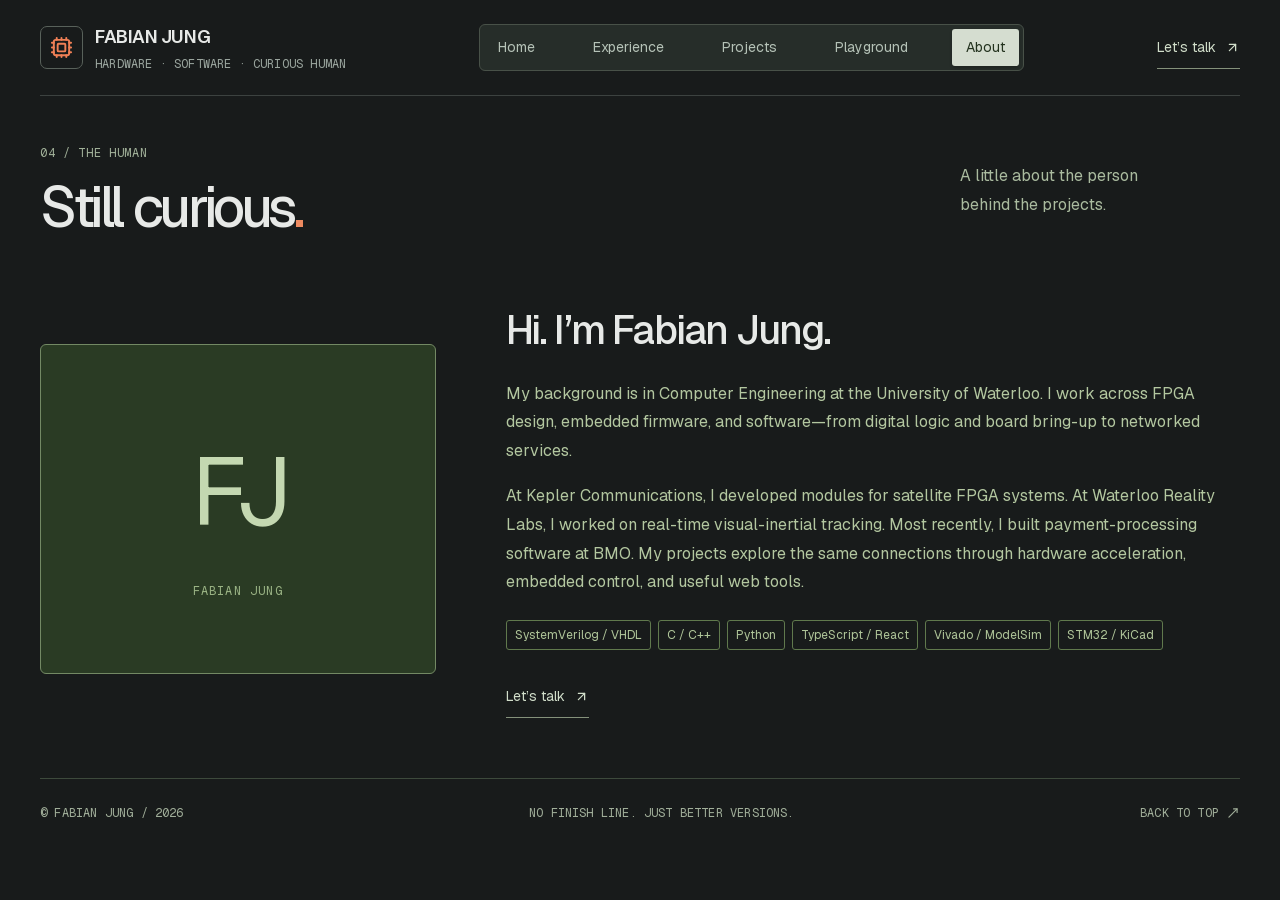
==== about/index.html @ 1debab43 "Publish portfolio website" ====
<!DOCTYPE html><html lang="en"><head><meta charSet="utf-8"/><meta name="viewport" content="width=device-width, initial-scale=1"/><link rel="stylesheet" href="/_next/static/css/index.BfIyomNh.css" data-rsc-css-href="/_next/static/css/index.BfIyomNh.css" data-precedence="vite-rsc/importer-resources"/><link rel="modulepreload" fetchPriority="low" href="/_next/static/chunks/index-C-Ya9UHf.js"/><script src="/_next/static/chunks/rolldown-runtime-C60lm6uB.js" type="module" async=""></script><script src="/_next/static/chunks/framework-D_rUT4EX.js" type="module" async=""></script><link rel="modulepreload" href="/_next/static/chunks/layout-segment-context-Dwsnaext.js" crossorigin=""/><link rel="modulepreload" href="/_next/static/chunks/PortfolioSite-Dl7lunFw.js" crossorigin=""/><title>About — Fabian Jung</title><meta name="description" content="Fabian Jung’s portfolio: FPGA design, embedded systems, software, and interactive experiments. Computer Engineering at the University of Waterloo."/><script>Object.assign(((self[Symbol.for("vinext.navigationRuntime")]??={bootstrap:{routeManifest:null},functions:{}}).bootstrap.rsc??={rsc:[]}),{params:{},nav:{"pathname":"/about","searchParams":[]}})</script><link rel="modulepreload" href="/_next/static/chunks/index-C-Ya9UHf.js" />
<link rel="preload" href="/_next/static/_vinext_fonts/geist-8ac0455e797f/geist-98bbbccb.woff2" as="font" type="font/woff2" crossorigin />
<link rel="preload" href="/_next/static/_vinext_fonts/geist-mono-00e989178794/geist-mono-013b2f2f.woff2" as="font" type="font/woff2" crossorigin />
<style data-vinext-fonts>/* cyrillic-ext */
@font-face {
  font-family: 'Geist';
  font-style: normal;
  font-weight: 100 900;
  font-display: swap;
  src: url(/_next/static/_vinext_fonts/geist-8ac0455e797f/geist-ff2310f5.woff2) format('woff2');
  unicode-range: U+0460-052F, U+1C80-1C8A, U+20B4, U+2DE0-2DFF, U+A640-A69F, U+FE2E-FE2F;
}
/* cyrillic */
@font-face {
  font-family: 'Geist';
  font-style: normal;
  font-weight: 100 900;
  font-display: swap;
  src: url(/_next/static/_vinext_fonts/geist-8ac0455e797f/geist-875ccdd4.woff2) format('woff2');
  unicode-range: U+0301, U+0400-045F, U+0490-0491, U+04B0-04B1, U+2116;
}
/* vietnamese */
@font-face {
  font-family: 'Geist';
  font-style: normal;
  font-weight: 100 900;
  font-display: swap;
  src: url(/_next/static/_vinext_fonts/geist-8ac0455e797f/geist-52306abf.woff2) format('woff2');
  unicode-range: U+0102-0103, U+0110-0111, U+0128-0129, U+0168-0169, U+01A0-01A1, U+01AF-01B0, U+0300-0301, U+0303-0304, U+0308-0309, U+0323, U+0329, U+1EA0-1EF9, U+20AB;
}
/* latin-ext */
@font-face {
  font-family: 'Geist';
  font-style: normal;
  font-weight: 100 900;
  font-display: swap;
  src: url(/_next/static/_vinext_fonts/geist-8ac0455e797f/geist-001175b1.woff2) format('woff2');
  unicode-range: U+0100-02BA, U+02BD-02C5, U+02C7-02CC, U+02CE-02D7, U+02DD-02FF, U+0304, U+0308, U+0329, U+1D00-1DBF, U+1E00-1E9F, U+1EF2-1EFF, U+2020, U+20A0-20AB, U+20AD-20C0, U+2113, U+2C60-2C7F, U+A720-A7FF;
}
/* latin */
@font-face {
  font-family: 'Geist';
  font-style: normal;
  font-weight: 100 900;
  font-display: swap;
  src: url(/_next/static/_vinext_fonts/geist-8ac0455e797f/geist-98bbbccb.woff2) format('woff2');
  unicode-range: U+0000-00FF, U+0131, U+0152-0153, U+02BB-02BC, U+02C6, U+02DA, U+02DC, U+0304, U+0308, U+0329, U+2000-206F, U+20AC, U+2122, U+2191, U+2193, U+2212, U+2215, U+FEFF, U+FFFD;
}

@font-face {
  font-family: 'Geist Fallback';
  src: local("Arial");
  ascent-override: 95.94%;
  descent-override: 28.16%;
  line-gap-override: 0.00%;
  size-adjust: 104.76%;
}

.__font_geist_19ysh9d { font-family: 'Geist', 'Geist Fallback'; font-style: normal; }

.__variable_geist_19ysh9d { --font-geist-sans: 'Geist', 'Geist Fallback'; }

/* cyrillic-ext */
@font-face {
  font-family: 'Geist Mono';
  font-style: normal;
  font-weight: 100 900;
  font-display: swap;
  src: url(/_next/static/_vinext_fonts/geist-mono-00e989178794/geist-mono-f6b33328.woff2) format('woff2');
  unicode-range: U+0460-052F, U+1C80-1C8A, U+20B4, U+2DE0-2DFF, U+A640-A69F, U+FE2E-FE2F;
}
/* cyrillic */
@font-face {
  font-family: 'Geist Mono';
  font-style: normal;
  font-weight: 100 900;
  font-display: swap;
  src: url(/_next/static/_vinext_fonts/geist-mono-00e989178794/geist-mono-44e03052.woff2) format('woff2');
  unicode-range: U+0301, U+0400-045F, U+0490-0491, U+04B0-04B1, U+2116;
}
/* symbols2 */
@font-face {
  font-family: 'Geist Mono';
  font-style: normal;
  font-weight: 100 900;
  font-display: swap;
  src: url(/_next/static/_vinext_fonts/geist-mono-00e989178794/geist-mono-0638449e.woff2) format('woff2');
  unicode-range: U+2000-2001, U+2004-2008, U+200A, U+23B8-23BD, U+2500-259F;
}
/* vietnamese */
@font-face {
  font-family: 'Geist Mono';
  font-style: normal;
  font-weight: 100 900;
  font-display: swap;
  src: url(/_next/static/_vinext_fonts/geist-mono-00e989178794/geist-mono-971fb274.woff2) format('woff2');
  unicode-range: U+0102-0103, U+0110-0111, U+0128-0129, U+0168-0169, U+01A0-01A1, U+01AF-01B0, U+0300-0301, U+0303-0304, U+0308-0309, U+0323, U+0329, U+1EA0-1EF9, U+20AB;
}
/* latin-ext */
@font-face {
  font-family: 'Geist Mono';
  font-style: normal;
  font-weight: 100 900;
  font-display: swap;
  src: url(/_next/static/_vinext_fonts/geist-mono-00e989178794/geist-mono-44745446.woff2) format('woff2');
  unicode-range: U+0100-02BA, U+02BD-02C5, U+02C7-02CC, U+02CE-02D7, U+02DD-02FF, U+0304, U+0308, U+0329, U+1D00-1DBF, U+1E00-1E9F, U+1EF2-1EFF, U+2020, U+20A0-20AB, U+20AD-20C0, U+2113, U+2C60-2C7F, U+A720-A7FF;
}
/* latin */
@font-face {
  font-family: 'Geist Mono';
  font-style: normal;
  font-weight: 100 900;
  font-display: swap;
  src: url(/_next/static/_vinext_fonts/geist-mono-00e989178794/geist-mono-013b2f2f.woff2) format('woff2');
  unicode-range: U+0000-00FF, U+0131, U+0152-0153, U+02BB-02BC, U+02C6, U+02DA, U+02DC, U+0304, U+0308, U+0329, U+2000-206F, U+20AC, U+2122, U+2191, U+2193, U+2212, U+2215, U+FEFF, U+FFFD;
}

@font-face {
  font-family: 'Geist Mono Fallback';
  src: local("Arial");
  ascent-override: 74.67%;
  descent-override: 21.92%;
  line-gap-override: 0.00%;
  size-adjust: 134.59%;
}

.__font_geist_mono_1001rt9 { font-family: 'Geist Mono', 'Geist Mono Fallback'; font-style: normal; }

.__variable_geist_mono_1001rt9 { --font-geist-mono: 'Geist Mono', 'Geist Mono Fallback'; }
</style>
</head><body class="__variable_geist_19ysh9d __variable_geist_mono_1001rt9 antialiased"><div class="personal-system portfolio-site"><a class="skip-link" href="#portfolio-content">Skip to content</a><div class="site-tabs"><header class="site-header"><a class="identity" href="/"><span class="identity-mark"><svg xmlns="http://www.w3.org/2000/svg" width="23" height="23" viewBox="0 0 24 24" fill="none" stroke="currentColor" stroke-width="2" stroke-linecap="round" stroke-linejoin="round" class="lucide lucide-cpu" aria-hidden="true"><path d="M12 20v2"></path><path d="M12 2v2"></path><path d="M17 20v2"></path><path d="M17 2v2"></path><path d="M2 12h2"></path><path d="M2 17h2"></path><path d="M2 7h2"></path><path d="M20 12h2"></path><path d="M20 17h2"></path><path d="M20 7h2"></path><path d="M7 20v2"></path><path d="M7 2v2"></path><rect x="4" y="4" width="16" height="16" rx="2"></rect><rect x="8" y="8" width="8" height="8" rx="1"></rect></svg></span><span>FABIAN JUNG<span class="identity-caption">HARDWARE · SOFTWARE · CURIOUS HUMAN</span></span></a><nav class="portfolio-navigation page-navigation" aria-label="Main navigation"><a href="/">Home</a><a href="/experience/">Experience</a><a href="/projects/">Projects</a><a href="/playground/">Playground</a><a href="/about/" aria-current="page">About</a></nav><button type="button" tabindex="0" data-base-ui-click-trigger="" id="base-ui-_R_3upi_" aria-haspopup="dialog" aria-expanded="false" data-slot="dialog-trigger" class="contact-trigger">Let’s talk <svg xmlns="http://www.w3.org/2000/svg" width="15" height="15" viewBox="0 0 24 24" fill="none" stroke="currentColor" stroke-width="2" stroke-linecap="round" stroke-linejoin="round" class="lucide lucide-arrow-up-right" aria-hidden="true"><path d="M7 7h10v10"></path><path d="M7 17 17 7"></path></svg></button></header><main id="top"><div id="portfolio-content" tabindex="-1"></div><section class="portfolio-view"><div class="portfolio-intro"><div><span class="eyebrow">04 / THE HUMAN</span><h1>Still curious<span>.</span></h1></div><p>A little about the person<br/>behind the projects.</p></div><section class="about-section"><div class="about-monogram">FJ<span>FABIAN JUNG</span></div><div><h2>Hi. I’m <!-- -->Fabian Jung<!-- -->.</h2><p>My background is in Computer Engineering at the University of Waterloo. I work across FPGA design, embedded firmware, and software—from digital logic and board bring-up to networked services.</p><p>At Kepler Communications, I developed modules for satellite FPGA systems. At Waterloo Reality Labs, I worked on real-time visual-inertial tracking. Most recently, I built payment-processing software at BMO. My projects explore the same connections through hardware acceleration, embedded control, and useful web tools.</p><div class="project-skill-tags"><span>SystemVerilog / VHDL</span><span>C / C++</span><span>Python</span><span>TypeScript / React</span><span>Vivado / ModelSim</span><span>STM32 / KiCad</span></div><button type="button" tabindex="0" data-base-ui-click-trigger="" id="base-ui-_R_vdd9i_" aria-haspopup="dialog" aria-expanded="false" data-slot="dialog-trigger" class="contact-trigger">Let’s talk <svg xmlns="http://www.w3.org/2000/svg" width="15" height="15" viewBox="0 0 24 24" fill="none" stroke="currentColor" stroke-width="2" stroke-linecap="round" stroke-linejoin="round" class="lucide lucide-arrow-up-right" aria-hidden="true"><path d="M7 7h10v10"></path><path d="M7 17 17 7"></path></svg></button></div></section></section></main></div><footer><span>© <!-- -->FABIAN JUNG<!-- --> / 2026</span><span>NO FINISH LINE. JUST BETTER VERSIONS.</span><a href="#top">BACK TO TOP <svg xmlns="http://www.w3.org/2000/svg" width="14" height="14" viewBox="0 0 24 24" fill="none" stroke="currentColor" stroke-width="2" stroke-linecap="round" stroke-linejoin="round" class="lucide lucide-move-up-right" aria-hidden="true"><path d="M13 5H19V11"></path><path d="M19 5L5 19"></path></svg></a></footer></div><script type="module" src="/_next/static/chunks/index-C-Ya9UHf.js" id="_R_" async=""></script><script>((self[Symbol.for("vinext.navigationRuntime")]??={bootstrap:{routeManifest:null},functions:{}}).bootstrap.rsc??={rsc:[]}).rsc.push("0:{\"page:/about\":\"$L1\",\"layout:/\":\"$L2\",\"route:/about\":\"$L3\",\"__route\":\"route:/about\",\"__interceptionContext\":null,\"__layoutIds\":[\"layout:/\"],\"__rootLayout\":\"/\",\"__bfcacheSegmentIdentities\":{\"layout:/\":\"[\\\"layout\\\",\\\"layout:/\\\",\\\"root-boundary:/\\\",\\\"\\\"]\",\"page:/about\":\"[\\\"page\\\",\\\"page:/about\\\",\\\"root-boundary:/\\\",\\\"[\\\\\\\"about\\\\\\\"]\\\"]\"},\"__srcPage\":[\"about\",\"page\"],\"__layoutFlags\":{\"layout:/\":\"s\"},\"__artifactCompatibility\":{\"schemaVersion\":1,\"graphVersion\":\"app-route-graph:5d73bdb41b200fd7\",\"deploymentVersion\":\"08b3bdfd-77c2-4a32-927b-dc5f9fe8ea16\",\"appElementsSchemaVersion\":1,\"rscPayloadSchemaVersion\":1,\"rootBoundaryId\":\"/\",\"renderEpoch\":null}}\n")</script><script>((self[Symbol.for("vinext.navigationRuntime")]??={bootstrap:{routeManifest:null},functions:{}}).bootstrap.rsc??={rsc:[]}).rsc.push("4:I[\"8c0f216c4604\",[],\"Children\",1]\n")</script><script>((self[Symbol.for("vinext.navigationRuntime")]??={bootstrap:{routeManifest:null},functions:{}}).bootstrap.rsc??={rsc:[]}).rsc.push("5:I[\"593f344dc510\",[],\"GlobalErrorBoundary\",1]\n")</script><script>((self[Symbol.for("vinext.navigationRuntime")]??={bootstrap:{routeManifest:null},functions:{}}).bootstrap.rsc??={rsc:[]}).rsc.push("6:I[\"0b874ad30386\",[],\"default\",1]\n")</script><script>((self[Symbol.for("vinext.navigationRuntime")]??={bootstrap:{routeManifest:null},functions:{}}).bootstrap.rsc??={rsc:[]}).rsc.push("7:I[\"593f344dc510\",[],\"ErrorBoundary\",1]\n")</script><script>((self[Symbol.for("vinext.navigationRuntime")]??={bootstrap:{routeManifest:null},functions:{}}).bootstrap.rsc??={rsc:[]}).rsc.push("8:I[\"15c18cfaeeff\",[],\"LayoutSegmentProvider\",1]\n")</script><script>((self[Symbol.for("vinext.navigationRuntime")]??={bootstrap:{routeManifest:null},functions:{}}).bootstrap.rsc??={rsc:[]}).rsc.push("9:I[\"8c0f216c4604\",[],\"Slot\",1]\n")</script><script>((self[Symbol.for("vinext.navigationRuntime")]??={bootstrap:{routeManifest:null},functions:{}}).bootstrap.rsc??={rsc:[]}).rsc.push("a:I[\"593f344dc510\",[],\"NotFoundBoundary\",1]\n")</script><script>((self[Symbol.for("vinext.navigationRuntime")]??={bootstrap:{routeManifest:null},functions:{}}).bootstrap.rsc??={rsc:[]}).rsc.push("b:I[\"9276801271d6\",[],\"AppRouterScrollTarget\",1]\n")</script><script>((self[Symbol.for("vinext.navigationRuntime")]??={bootstrap:{routeManifest:null},functions:{}}).bootstrap.rsc??={rsc:[]}).rsc.push("c:I[\"593f344dc510\",[],\"RedirectBoundary\",1]\n")</script><script>((self[Symbol.for("vinext.navigationRuntime")]??={bootstrap:{routeManifest:null},functions:{}}).bootstrap.rsc??={rsc:[]}).rsc.push(":HL[\"/_next/static/css/index.BfIyomNh.css\",\"style\"     ]\n")</script><script>((self[Symbol.for("vinext.navigationRuntime")]??={bootstrap:{routeManifest:null},functions:{}}).bootstrap.rsc??={rsc:[]}).rsc.push("2:[[[\"$\",\"link\",\"css:/_next/static/css/index.BfIyomNh.css\",{\"rel\":\"stylesheet\",\"precedence\":\"vite-rsc/importer-resources\",\"href\":\"/_next/static/css/index.BfIyomNh.css\",\"data-rsc-css-href\":\"/_next/static/css/index.BfIyomNh.css\"}],\"$undefined\"],[\"$\",\"html\",null,{\"lang\":\"en\",\"children\":[\"$\",\"body\",null,{\"className\":\"__variable_geist_19ysh9d __variable_geist_mono_1001rt9 antialiased\",\"children\":[\"$\",\"$L4\",null,{}]}]}]]\n")</script><script>((self[Symbol.for("vinext.navigationRuntime")]??={bootstrap:{routeManifest:null},functions:{}}).bootstrap.rsc??={rsc:[]}).rsc.push("3:[[[\"$\",\"meta\",null,{\"charSet\":\"utf-8\"}],[[\"$\",\"title\",\"0\",{\"children\":\"About — Fabian Jung\"}],[\"$\",\"meta\",\"1\",{\"name\":\"description\",\"content\":\"Fabian Jung’s portfolio: FPGA design, embedded systems, software, and interactive experiments. Computer Engineering at the University of Waterloo.\"}]],[[\"$\",\"meta\",\"0\",{\"name\":\"viewport\",\"content\":\"width=device-width, initial-scale=1\"}]]],[\"$\",\"$L5\",null,{\"fallback\":\"$6\",\"children\":[\"$\",\"$L7\",null,{\"fallback\":\"$6\",\"children\":[\"$\",\"$L8\",null,{\"providerId\":\"layout:/\",\"segmentMap\":{\"children\":[\"about\"]},\"children\":[\"$\",\"$L9\",null,{\"id\":\"layout:/\",\"parallelSlots\":\"$undefined\",\"children\":[\"$\",\"$La\",null,{\"resetKey\":\"about\",\"fallback\":[[\"$\",\"title\",null,{\"children\":\"404: This page could not be found.\"}],[\"$\",\"div\",null,{\"style\":{\"fontFamily\":\"system-ui,\\\"Segoe UI\\\",Roboto,Helvetica,Arial,sans-serif,\\\"Apple Color Emoji\\\",\\\"Segoe UI Emoji\\\"\",\"height\":\"100vh\",\"textAlign\":\"center\",\"display\":\"flex\",\"flexDirection\":\"column\",\"alignItems\":\"center\",\"justifyContent\":\"center\"},\"children\":[\"$\",\"div\",null,{\"children\":[[\"$\",\"style\",null,{\"dangerouslySetInnerHTML\":{\"__html\":\"body{color:#000;background:#fff;margin:0}.next-error-h1{border-right:1px solid rgba(0,0,0,.3)}@media (prefers-color-scheme:dark){body{color:#fff;background:#000}.next-error-h1{border-right:1px solid rgba(255,255,255,.3)}}\"}}],[\"$\",\"h1\",null,{\"className\":\"next-error-h1\",\"style\":{\"display\":\"inline-block\",\"margin\":\"0 20px 0 0\",\"padding\":\"0 23px 0 0\",\"fontSize\":24,\"fontWeight\":500,\"verticalAlign\":\"top\",\"lineHeight\":\"49px\"},\"children\":404}],[\"$\",\"div\",null,{\"style\":{\"display\":\"inline-block\"},\"children\":[\"$\",\"h2\",null,{\"style\":{\"fontSize\":14,\"fontWeight\":400,\"lineHeight\":\"49px\",\"margin\":0},\"children\":\"This page could not be found.\"}]}]]}]}]],\"children\":[\"$\",\"$Lb\",null,{\"children\":[\"$\",\"$Lc\",null,{\"children\":[[\"$\",\"$L8\",null,{\"providerId\":\"page:/about\",\"segmentMap\":{\"children\":[\"__PAGE__\"]},\"children\":[\"$\",\"$L9\",null,{\"id\":\"page:/about\"}]}],null]}]}]}]}]}]}]}],null,null]\n")</script><script>((self[Symbol.for("vinext.navigationRuntime")]??={bootstrap:{routeManifest:null},functions:{}}).bootstrap.rsc??={rsc:[]}).rsc.push("d:I[\"ef8b083fa739\",[],\"default\",1]\n")</script><script>((self[Symbol.for("vinext.navigationRuntime")]??={bootstrap:{routeManifest:null},functions:{}}).bootstrap.rsc??={rsc:[]}).rsc.push("1:[\"$\",\"$Ld\",null,{\"section\":\"about\"}]\n")</script><script>Object.assign(((self[Symbol.for("vinext.navigationRuntime")]??={bootstrap:{routeManifest:null},functions:{}}).bootstrap.rsc??={rsc:[]}),{"initialCacheKind":"static"});((self[Symbol.for("vinext.navigationRuntime")]??={bootstrap:{routeManifest:null},functions:{}}).bootstrap.rsc??={rsc:[]}).done=true</script></body></html>
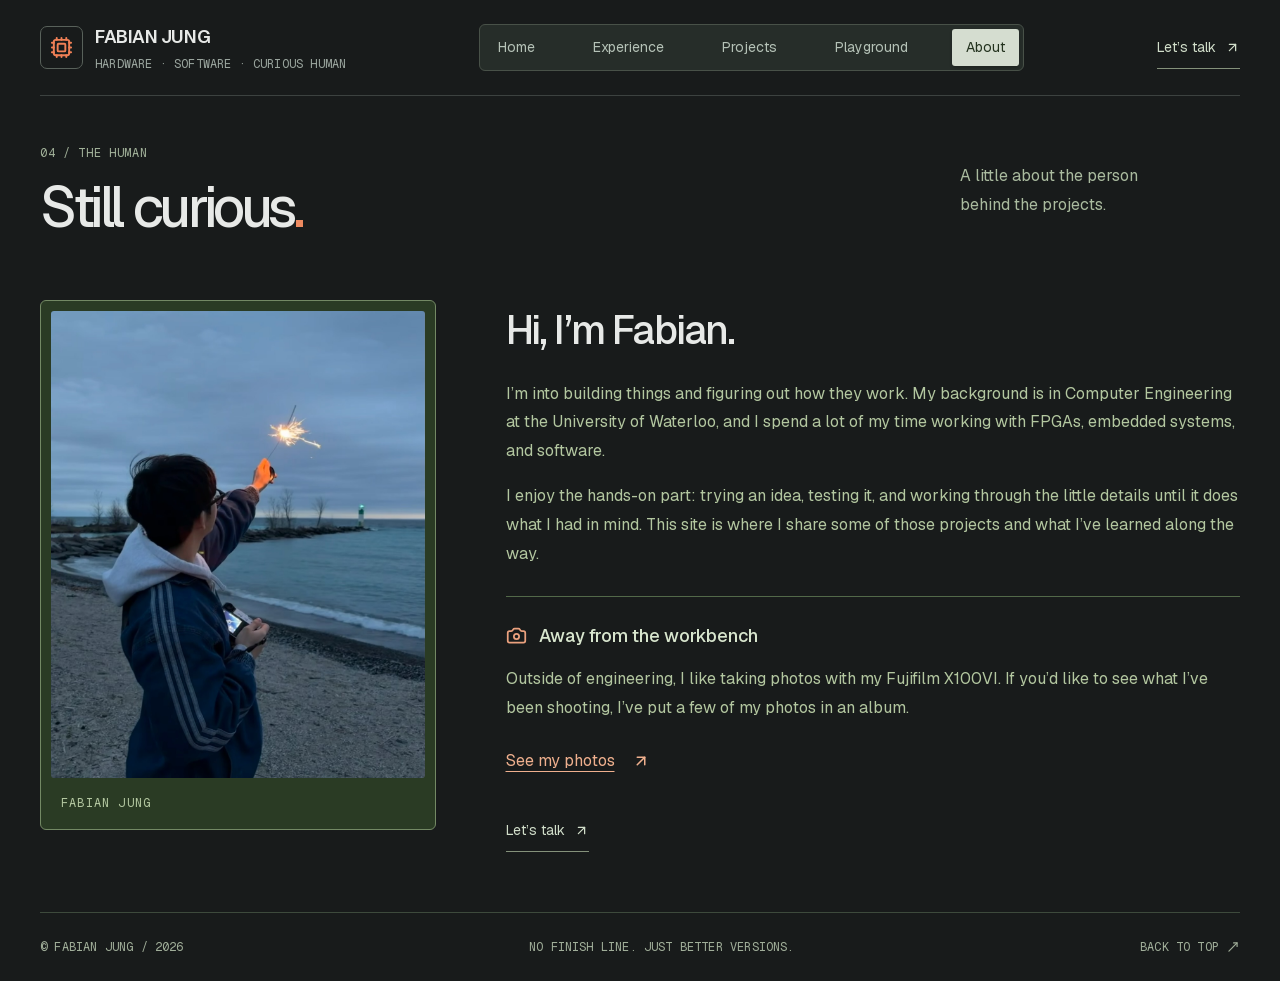
==== commit bb31e872: "Publish portfolio website" ====
--- a/about/index.html
+++ b/about/index.html
@@ -1,4 +1,4 @@
-<!DOCTYPE html><html lang="en"><head><meta charSet="utf-8"/><meta name="viewport" content="width=device-width, initial-scale=1"/><link rel="stylesheet" href="/_next/static/css/index.BfIyomNh.css" data-rsc-css-href="/_next/static/css/index.BfIyomNh.css" data-precedence="vite-rsc/importer-resources"/><link rel="modulepreload" fetchPriority="low" href="/_next/static/chunks/index-C-Ya9UHf.js"/><script src="/_next/static/chunks/rolldown-runtime-C60lm6uB.js" type="module" async=""></script><script src="/_next/static/chunks/framework-D_rUT4EX.js" type="module" async=""></script><link rel="modulepreload" href="/_next/static/chunks/layout-segment-context-Dwsnaext.js" crossorigin=""/><link rel="modulepreload" href="/_next/static/chunks/PortfolioSite-Dl7lunFw.js" crossorigin=""/><title>About — Fabian Jung</title><meta name="description" content="Fabian Jung’s portfolio: FPGA design, embedded systems, software, and interactive experiments. Computer Engineering at the University of Waterloo."/><script>Object.assign(((self[Symbol.for("vinext.navigationRuntime")]??={bootstrap:{routeManifest:null},functions:{}}).bootstrap.rsc??={rsc:[]}),{params:{},nav:{"pathname":"/about","searchParams":[]}})</script><link rel="modulepreload" href="/_next/static/chunks/index-C-Ya9UHf.js" />
+<!DOCTYPE html><html lang="en"><head><meta charSet="utf-8"/><meta name="viewport" content="width=device-width, initial-scale=1"/><link rel="stylesheet" href="/_next/static/css/index.gTl_z6uC.css" data-rsc-css-href="/_next/static/css/index.gTl_z6uC.css" data-precedence="vite-rsc/importer-resources"/><link rel="modulepreload" fetchPriority="low" href="/_next/static/chunks/index-Cbc_fumh.js"/><script src="/_next/static/chunks/rolldown-runtime-C60lm6uB.js" type="module" async=""></script><script src="/_next/static/chunks/framework-D_rUT4EX.js" type="module" async=""></script><link rel="modulepreload" href="/_next/static/chunks/layout-segment-context-M8LkSj2j.js" crossorigin=""/><link rel="modulepreload" href="/_next/static/chunks/PortfolioSite-BIjIWzGX.js" crossorigin=""/><title>About — Fabian Jung</title><meta name="description" content="Fabian Jung’s portfolio: FPGA design, embedded systems, software, and interactive experiments. Computer Engineering at the University of Waterloo."/><script>Object.assign(((self[Symbol.for("vinext.navigationRuntime")]??={bootstrap:{routeManifest:null},functions:{}}).bootstrap.rsc??={rsc:[]}),{params:{},nav:{"pathname":"/about","searchParams":[]}})</script><link rel="modulepreload" href="/_next/static/chunks/index-Cbc_fumh.js" />
 <link rel="preload" href="/_next/static/_vinext_fonts/geist-8ac0455e797f/geist-98bbbccb.woff2" as="font" type="font/woff2" crossorigin />
 <link rel="preload" href="/_next/static/_vinext_fonts/geist-mono-00e989178794/geist-mono-013b2f2f.woff2" as="font" type="font/woff2" crossorigin />
 <style data-vinext-fonts>/* cyrillic-ext */
@@ -128,4 +128,4 @@
 
 .__variable_geist_mono_1001rt9 { --font-geist-mono: 'Geist Mono', 'Geist Mono Fallback'; }
 </style>
-</head><body class="__variable_geist_19ysh9d __variable_geist_mono_1001rt9 antialiased"><div class="personal-system portfolio-site"><a class="skip-link" href="#portfolio-content">Skip to content</a><div class="site-tabs"><header class="site-header"><a class="identity" href="/"><span class="identity-mark"><svg xmlns="http://www.w3.org/2000/svg" width="23" height="23" viewBox="0 0 24 24" fill="none" stroke="currentColor" stroke-width="2" stroke-linecap="round" stroke-linejoin="round" class="lucide lucide-cpu" aria-hidden="true"><path d="M12 20v2"></path><path d="M12 2v2"></path><path d="M17 20v2"></path><path d="M17 2v2"></path><path d="M2 12h2"></path><path d="M2 17h2"></path><path d="M2 7h2"></path><path d="M20 12h2"></path><path d="M20 17h2"></path><path d="M20 7h2"></path><path d="M7 20v2"></path><path d="M7 2v2"></path><rect x="4" y="4" width="16" height="16" rx="2"></rect><rect x="8" y="8" width="8" height="8" rx="1"></rect></svg></span><span>FABIAN JUNG<span class="identity-caption">HARDWARE · SOFTWARE · CURIOUS HUMAN</span></span></a><nav class="portfolio-navigation page-navigation" aria-label="Main navigation"><a href="/">Home</a><a href="/experience/">Experience</a><a href="/projects/">Projects</a><a href="/playground/">Playground</a><a href="/about/" aria-current="page">About</a></nav><button type="button" tabindex="0" data-base-ui-click-trigger="" id="base-ui-_R_3upi_" aria-haspopup="dialog" aria-expanded="false" data-slot="dialog-trigger" class="contact-trigger">Let’s talk <svg xmlns="http://www.w3.org/2000/svg" width="15" height="15" viewBox="0 0 24 24" fill="none" stroke="currentColor" stroke-width="2" stroke-linecap="round" stroke-linejoin="round" class="lucide lucide-arrow-up-right" aria-hidden="true"><path d="M7 7h10v10"></path><path d="M7 17 17 7"></path></svg></button></header><main id="top"><div id="portfolio-content" tabindex="-1"></div><section class="portfolio-view"><div class="portfolio-intro"><div><span class="eyebrow">04 / THE HUMAN</span><h1>Still curious<span>.</span></h1></div><p>A little about the person<br/>behind the projects.</p></div><section class="about-section"><div class="about-monogram">FJ<span>FABIAN JUNG</span></div><div><h2>Hi. I’m <!-- -->Fabian Jung<!-- -->.</h2><p>My background is in Computer Engineering at the University of Waterloo. I work across FPGA design, embedded firmware, and software—from digital logic and board bring-up to networked services.</p><p>At Kepler Communications, I developed modules for satellite FPGA systems. At Waterloo Reality Labs, I worked on real-time visual-inertial tracking. Most recently, I built payment-processing software at BMO. My projects explore the same connections through hardware acceleration, embedded control, and useful web tools.</p><div class="project-skill-tags"><span>SystemVerilog / VHDL</span><span>C / C++</span><span>Python</span><span>TypeScript / React</span><span>Vivado / ModelSim</span><span>STM32 / KiCad</span></div><button type="button" tabindex="0" data-base-ui-click-trigger="" id="base-ui-_R_vdd9i_" aria-haspopup="dialog" aria-expanded="false" data-slot="dialog-trigger" class="contact-trigger">Let’s talk <svg xmlns="http://www.w3.org/2000/svg" width="15" height="15" viewBox="0 0 24 24" fill="none" stroke="currentColor" stroke-width="2" stroke-linecap="round" stroke-linejoin="round" class="lucide lucide-arrow-up-right" aria-hidden="true"><path d="M7 7h10v10"></path><path d="M7 17 17 7"></path></svg></button></div></section></section></main></div><footer><span>© <!-- -->FABIAN JUNG<!-- --> / 2026</span><span>NO FINISH LINE. JUST BETTER VERSIONS.</span><a href="#top">BACK TO TOP <svg xmlns="http://www.w3.org/2000/svg" width="14" height="14" viewBox="0 0 24 24" fill="none" stroke="currentColor" stroke-width="2" stroke-linecap="round" stroke-linejoin="round" class="lucide lucide-move-up-right" aria-hidden="true"><path d="M13 5H19V11"></path><path d="M19 5L5 19"></path></svg></a></footer></div><script type="module" src="/_next/static/chunks/index-C-Ya9UHf.js" id="_R_" async=""></script><script>((self[Symbol.for("vinext.navigationRuntime")]??={bootstrap:{routeManifest:null},functions:{}}).bootstrap.rsc??={rsc:[]}).rsc.push("0:{\"page:/about\":\"$L1\",\"layout:/\":\"$L2\",\"route:/about\":\"$L3\",\"__route\":\"route:/about\",\"__interceptionContext\":null,\"__layoutIds\":[\"layout:/\"],\"__rootLayout\":\"/\",\"__bfcacheSegmentIdentities\":{\"layout:/\":\"[\\\"layout\\\",\\\"layout:/\\\",\\\"root-boundary:/\\\",\\\"\\\"]\",\"page:/about\":\"[\\\"page\\\",\\\"page:/about\\\",\\\"root-boundary:/\\\",\\\"[\\\\\\\"about\\\\\\\"]\\\"]\"},\"__srcPage\":[\"about\",\"page\"],\"__layoutFlags\":{\"layout:/\":\"s\"},\"__artifactCompatibility\":{\"schemaVersion\":1,\"graphVersion\":\"app-route-graph:5d73bdb41b200fd7\",\"deploymentVersion\":\"08b3bdfd-77c2-4a32-927b-dc5f9fe8ea16\",\"appElementsSchemaVersion\":1,\"rscPayloadSchemaVersion\":1,\"rootBoundaryId\":\"/\",\"renderEpoch\":null}}\n")</script><script>((self[Symbol.for("vinext.navigationRuntime")]??={bootstrap:{routeManifest:null},functions:{}}).bootstrap.rsc??={rsc:[]}).rsc.push("4:I[\"8c0f216c4604\",[],\"Children\",1]\n")</script><script>((self[Symbol.for("vinext.navigationRuntime")]??={bootstrap:{routeManifest:null},functions:{}}).bootstrap.rsc??={rsc:[]}).rsc.push("5:I[\"593f344dc510\",[],\"GlobalErrorBoundary\",1]\n")</script><script>((self[Symbol.for("vinext.navigationRuntime")]??={bootstrap:{routeManifest:null},functions:{}}).bootstrap.rsc??={rsc:[]}).rsc.push("6:I[\"0b874ad30386\",[],\"default\",1]\n")</script><script>((self[Symbol.for("vinext.navigationRuntime")]??={bootstrap:{routeManifest:null},functions:{}}).bootstrap.rsc??={rsc:[]}).rsc.push("7:I[\"593f344dc510\",[],\"ErrorBoundary\",1]\n")</script><script>((self[Symbol.for("vinext.navigationRuntime")]??={bootstrap:{routeManifest:null},functions:{}}).bootstrap.rsc??={rsc:[]}).rsc.push("8:I[\"15c18cfaeeff\",[],\"LayoutSegmentProvider\",1]\n")</script><script>((self[Symbol.for("vinext.navigationRuntime")]??={bootstrap:{routeManifest:null},functions:{}}).bootstrap.rsc??={rsc:[]}).rsc.push("9:I[\"8c0f216c4604\",[],\"Slot\",1]\n")</script><script>((self[Symbol.for("vinext.navigationRuntime")]??={bootstrap:{routeManifest:null},functions:{}}).bootstrap.rsc??={rsc:[]}).rsc.push("a:I[\"593f344dc510\",[],\"NotFoundBoundary\",1]\n")</script><script>((self[Symbol.for("vinext.navigationRuntime")]??={bootstrap:{routeManifest:null},functions:{}}).bootstrap.rsc??={rsc:[]}).rsc.push("b:I[\"9276801271d6\",[],\"AppRouterScrollTarget\",1]\n")</script><script>((self[Symbol.for("vinext.navigationRuntime")]??={bootstrap:{routeManifest:null},functions:{}}).bootstrap.rsc??={rsc:[]}).rsc.push("c:I[\"593f344dc510\",[],\"RedirectBoundary\",1]\n")</script><script>((self[Symbol.for("vinext.navigationRuntime")]??={bootstrap:{routeManifest:null},functions:{}}).bootstrap.rsc??={rsc:[]}).rsc.push(":HL[\"/_next/static/css/index.BfIyomNh.css\",\"style\"     ]\n")</script><script>((self[Symbol.for("vinext.navigationRuntime")]??={bootstrap:{routeManifest:null},functions:{}}).bootstrap.rsc??={rsc:[]}).rsc.push("2:[[[\"$\",\"link\",\"css:/_next/static/css/index.BfIyomNh.css\",{\"rel\":\"stylesheet\",\"precedence\":\"vite-rsc/importer-resources\",\"href\":\"/_next/static/css/index.BfIyomNh.css\",\"data-rsc-css-href\":\"/_next/static/css/index.BfIyomNh.css\"}],\"$undefined\"],[\"$\",\"html\",null,{\"lang\":\"en\",\"children\":[\"$\",\"body\",null,{\"className\":\"__variable_geist_19ysh9d __variable_geist_mono_1001rt9 antialiased\",\"children\":[\"$\",\"$L4\",null,{}]}]}]]\n")</script><script>((self[Symbol.for("vinext.navigationRuntime")]??={bootstrap:{routeManifest:null},functions:{}}).bootstrap.rsc??={rsc:[]}).rsc.push("3:[[[\"$\",\"meta\",null,{\"charSet\":\"utf-8\"}],[[\"$\",\"title\",\"0\",{\"children\":\"About — Fabian Jung\"}],[\"$\",\"meta\",\"1\",{\"name\":\"description\",\"content\":\"Fabian Jung’s portfolio: FPGA design, embedded systems, software, and interactive experiments. Computer Engineering at the University of Waterloo.\"}]],[[\"$\",\"meta\",\"0\",{\"name\":\"viewport\",\"content\":\"width=device-width, initial-scale=1\"}]]],[\"$\",\"$L5\",null,{\"fallback\":\"$6\",\"children\":[\"$\",\"$L7\",null,{\"fallback\":\"$6\",\"children\":[\"$\",\"$L8\",null,{\"providerId\":\"layout:/\",\"segmentMap\":{\"children\":[\"about\"]},\"children\":[\"$\",\"$L9\",null,{\"id\":\"layout:/\",\"parallelSlots\":\"$undefined\",\"children\":[\"$\",\"$La\",null,{\"resetKey\":\"about\",\"fallback\":[[\"$\",\"title\",null,{\"children\":\"404: This page could not be found.\"}],[\"$\",\"div\",null,{\"style\":{\"fontFamily\":\"system-ui,\\\"Segoe UI\\\",Roboto,Helvetica,Arial,sans-serif,\\\"Apple Color Emoji\\\",\\\"Segoe UI Emoji\\\"\",\"height\":\"100vh\",\"textAlign\":\"center\",\"display\":\"flex\",\"flexDirection\":\"column\",\"alignItems\":\"center\",\"justifyContent\":\"center\"},\"children\":[\"$\",\"div\",null,{\"children\":[[\"$\",\"style\",null,{\"dangerouslySetInnerHTML\":{\"__html\":\"body{color:#000;background:#fff;margin:0}.next-error-h1{border-right:1px solid rgba(0,0,0,.3)}@media (prefers-color-scheme:dark){body{color:#fff;background:#000}.next-error-h1{border-right:1px solid rgba(255,255,255,.3)}}\"}}],[\"$\",\"h1\",null,{\"className\":\"next-error-h1\",\"style\":{\"display\":\"inline-block\",\"margin\":\"0 20px 0 0\",\"padding\":\"0 23px 0 0\",\"fontSize\":24,\"fontWeight\":500,\"verticalAlign\":\"top\",\"lineHeight\":\"49px\"},\"children\":404}],[\"$\",\"div\",null,{\"style\":{\"display\":\"inline-block\"},\"children\":[\"$\",\"h2\",null,{\"style\":{\"fontSize\":14,\"fontWeight\":400,\"lineHeight\":\"49px\",\"margin\":0},\"children\":\"This page could not be found.\"}]}]]}]}]],\"children\":[\"$\",\"$Lb\",null,{\"children\":[\"$\",\"$Lc\",null,{\"children\":[[\"$\",\"$L8\",null,{\"providerId\":\"page:/about\",\"segmentMap\":{\"children\":[\"__PAGE__\"]},\"children\":[\"$\",\"$L9\",null,{\"id\":\"page:/about\"}]}],null]}]}]}]}]}]}]}],null,null]\n")</script><script>((self[Symbol.for("vinext.navigationRuntime")]??={bootstrap:{routeManifest:null},functions:{}}).bootstrap.rsc??={rsc:[]}).rsc.push("d:I[\"ef8b083fa739\",[],\"default\",1]\n")</script><script>((self[Symbol.for("vinext.navigationRuntime")]??={bootstrap:{routeManifest:null},functions:{}}).bootstrap.rsc??={rsc:[]}).rsc.push("1:[\"$\",\"$Ld\",null,{\"section\":\"about\"}]\n")</script><script>Object.assign(((self[Symbol.for("vinext.navigationRuntime")]??={bootstrap:{routeManifest:null},functions:{}}).bootstrap.rsc??={rsc:[]}),{"initialCacheKind":"static"});((self[Symbol.for("vinext.navigationRuntime")]??={bootstrap:{routeManifest:null},functions:{}}).bootstrap.rsc??={rsc:[]}).done=true</script></body></html>+</head><body class="__variable_geist_19ysh9d __variable_geist_mono_1001rt9 antialiased"><div class="personal-system portfolio-site"><a class="skip-link" href="#portfolio-content">Skip to content</a><div class="site-tabs"><header class="site-header"><a class="identity" href="/"><span class="identity-mark"><svg xmlns="http://www.w3.org/2000/svg" width="23" height="23" viewBox="0 0 24 24" fill="none" stroke="currentColor" stroke-width="2" stroke-linecap="round" stroke-linejoin="round" class="lucide lucide-cpu" aria-hidden="true"><path d="M12 20v2"></path><path d="M12 2v2"></path><path d="M17 20v2"></path><path d="M17 2v2"></path><path d="M2 12h2"></path><path d="M2 17h2"></path><path d="M2 7h2"></path><path d="M20 12h2"></path><path d="M20 17h2"></path><path d="M20 7h2"></path><path d="M7 20v2"></path><path d="M7 2v2"></path><rect x="4" y="4" width="16" height="16" rx="2"></rect><rect x="8" y="8" width="8" height="8" rx="1"></rect></svg></span><span>FABIAN JUNG<span class="identity-caption">HARDWARE · SOFTWARE · CURIOUS HUMAN</span></span></a><nav class="portfolio-navigation page-navigation" aria-label="Main navigation"><a href="/">Home</a><a href="/experience/">Experience</a><a href="/projects/">Projects</a><a href="/playground/">Playground</a><a href="/about/" aria-current="page">About</a></nav><button type="button" tabindex="0" data-base-ui-click-trigger="" id="base-ui-_R_3upi_" aria-haspopup="dialog" aria-expanded="false" data-slot="dialog-trigger" class="contact-trigger">Let’s talk <svg xmlns="http://www.w3.org/2000/svg" width="15" height="15" viewBox="0 0 24 24" fill="none" stroke="currentColor" stroke-width="2" stroke-linecap="round" stroke-linejoin="round" class="lucide lucide-arrow-up-right" aria-hidden="true"><path d="M7 7h10v10"></path><path d="M7 17 17 7"></path></svg></button></header><main id="top"><div id="portfolio-content" tabindex="-1"></div><section class="portfolio-view"><div class="portfolio-intro"><div><span class="eyebrow">04 / THE HUMAN</span><h1>Still curious<span>.</span></h1></div><p>A little about the person<br/>behind the projects.</p></div><section class="about-section"><figure class="about-portrait"><img src="/images/fabian-jung-profile.jpeg" alt="Fabian holding a sparkler by the water at dusk." width="1179" height="2042" loading="lazy" decoding="async" data-nimg="1"/><figcaption>FABIAN JUNG</figcaption></figure><div><h2>Hi, I’m Fabian.</h2><p>I’m into building things and figuring out how they work. My background is in Computer Engineering at the University of Waterloo, and I spend a lot of my time working with FPGAs, embedded systems, and software.</p><p>I enjoy the hands-on part: trying an idea, testing it, and working through the little details until it does what I had in mind. This site is where I share some of those projects and what I’ve learned along the way.</p><section class="photography-note" aria-labelledby="photography-title"><h3 id="photography-title"><svg xmlns="http://www.w3.org/2000/svg" width="21" height="21" viewBox="0 0 24 24" fill="none" stroke="currentColor" stroke-width="2" stroke-linecap="round" stroke-linejoin="round" class="lucide lucide-camera" aria-hidden="true"><path d="M13.997 4a2 2 0 0 1 1.76 1.05l.486.9A2 2 0 0 0 18.003 7H20a2 2 0 0 1 2 2v9a2 2 0 0 1-2 2H4a2 2 0 0 1-2-2V9a2 2 0 0 1 2-2h1.997a2 2 0 0 0 1.759-1.048l.489-.904A2 2 0 0 1 10.004 4z"></path><circle cx="12" cy="13" r="3"></circle></svg> Away from the workbench</h3><p>Outside of engineering, I like taking photos with my Fujifilm X100VI. If you’d like to see what I’ve been shooting, I’ve put a few of my photos in an album.</p><a href="https://photos.app.goo.gl/pTpAtcW9dGr8h4Qq7" target="_blank" rel="noopener noreferrer">See my photos<!-- --> <svg xmlns="http://www.w3.org/2000/svg" width="18" height="18" viewBox="0 0 24 24" fill="none" stroke="currentColor" stroke-width="2" stroke-linecap="round" stroke-linejoin="round" class="lucide lucide-arrow-up-right" aria-hidden="true"><path d="M7 7h10v10"></path><path d="M7 17 17 7"></path></svg></a></section><button type="button" tabindex="0" data-base-ui-click-trigger="" id="base-ui-_R_vdd9i_" aria-haspopup="dialog" aria-expanded="false" data-slot="dialog-trigger" class="contact-trigger">Let’s talk <svg xmlns="http://www.w3.org/2000/svg" width="15" height="15" viewBox="0 0 24 24" fill="none" stroke="currentColor" stroke-width="2" stroke-linecap="round" stroke-linejoin="round" class="lucide lucide-arrow-up-right" aria-hidden="true"><path d="M7 7h10v10"></path><path d="M7 17 17 7"></path></svg></button></div></section></section></main></div><footer><span>© <!-- -->FABIAN JUNG<!-- --> / 2026</span><span>NO FINISH LINE. JUST BETTER VERSIONS.</span><a href="#top">BACK TO TOP <svg xmlns="http://www.w3.org/2000/svg" width="14" height="14" viewBox="0 0 24 24" fill="none" stroke="currentColor" stroke-width="2" stroke-linecap="round" stroke-linejoin="round" class="lucide lucide-move-up-right" aria-hidden="true"><path d="M13 5H19V11"></path><path d="M19 5L5 19"></path></svg></a></footer></div><script type="module" src="/_next/static/chunks/index-Cbc_fumh.js" id="_R_" async=""></script><script>((self[Symbol.for("vinext.navigationRuntime")]??={bootstrap:{routeManifest:null},functions:{}}).bootstrap.rsc??={rsc:[]}).rsc.push("0:{\"page:/about\":\"$L1\",\"layout:/\":\"$L2\",\"route:/about\":\"$L3\",\"__route\":\"route:/about\",\"__interceptionContext\":null,\"__layoutIds\":[\"layout:/\"],\"__rootLayout\":\"/\",\"__bfcacheSegmentIdentities\":{\"layout:/\":\"[\\\"layout\\\",\\\"layout:/\\\",\\\"root-boundary:/\\\",\\\"\\\"]\",\"page:/about\":\"[\\\"page\\\",\\\"page:/about\\\",\\\"root-boundary:/\\\",\\\"[\\\\\\\"about\\\\\\\"]\\\"]\"},\"__srcPage\":[\"about\",\"page\"],\"__layoutFlags\":{\"layout:/\":\"s\"},\"__artifactCompatibility\":{\"schemaVersion\":1,\"graphVersion\":\"app-route-graph:5d73bdb41b200fd7\",\"deploymentVersion\":\"e35ac6dc-4d55-43b6-b82f-4ceeb2698ddc\",\"appElementsSchemaVersion\":1,\"rscPayloadSchemaVersion\":1,\"rootBoundaryId\":\"/\",\"renderEpoch\":null}}\n")</script><script>((self[Symbol.for("vinext.navigationRuntime")]??={bootstrap:{routeManifest:null},functions:{}}).bootstrap.rsc??={rsc:[]}).rsc.push("4:I[\"8c0f216c4604\",[],\"Children\",1]\n")</script><script>((self[Symbol.for("vinext.navigationRuntime")]??={bootstrap:{routeManifest:null},functions:{}}).bootstrap.rsc??={rsc:[]}).rsc.push("5:I[\"593f344dc510\",[],\"GlobalErrorBoundary\",1]\n")</script><script>((self[Symbol.for("vinext.navigationRuntime")]??={bootstrap:{routeManifest:null},functions:{}}).bootstrap.rsc??={rsc:[]}).rsc.push("6:I[\"0b874ad30386\",[],\"default\",1]\n")</script><script>((self[Symbol.for("vinext.navigationRuntime")]??={bootstrap:{routeManifest:null},functions:{}}).bootstrap.rsc??={rsc:[]}).rsc.push("7:I[\"593f344dc510\",[],\"ErrorBoundary\",1]\n")</script><script>((self[Symbol.for("vinext.navigationRuntime")]??={bootstrap:{routeManifest:null},functions:{}}).bootstrap.rsc??={rsc:[]}).rsc.push("8:I[\"15c18cfaeeff\",[],\"LayoutSegmentProvider\",1]\n")</script><script>((self[Symbol.for("vinext.navigationRuntime")]??={bootstrap:{routeManifest:null},functions:{}}).bootstrap.rsc??={rsc:[]}).rsc.push("9:I[\"8c0f216c4604\",[],\"Slot\",1]\n")</script><script>((self[Symbol.for("vinext.navigationRuntime")]??={bootstrap:{routeManifest:null},functions:{}}).bootstrap.rsc??={rsc:[]}).rsc.push("a:I[\"593f344dc510\",[],\"NotFoundBoundary\",1]\n")</script><script>((self[Symbol.for("vinext.navigationRuntime")]??={bootstrap:{routeManifest:null},functions:{}}).bootstrap.rsc??={rsc:[]}).rsc.push("b:I[\"9276801271d6\",[],\"AppRouterScrollTarget\",1]\n")</script><script>((self[Symbol.for("vinext.navigationRuntime")]??={bootstrap:{routeManifest:null},functions:{}}).bootstrap.rsc??={rsc:[]}).rsc.push("c:I[\"593f344dc510\",[],\"RedirectBoundary\",1]\n")</script><script>((self[Symbol.for("vinext.navigationRuntime")]??={bootstrap:{routeManifest:null},functions:{}}).bootstrap.rsc??={rsc:[]}).rsc.push(":HL[\"/_next/static/css/index.gTl_z6uC.css\",\"style\"     ]\n")</script><script>((self[Symbol.for("vinext.navigationRuntime")]??={bootstrap:{routeManifest:null},functions:{}}).bootstrap.rsc??={rsc:[]}).rsc.push("2:[[[\"$\",\"link\",\"css:/_next/static/css/index.gTl_z6uC.css\",{\"rel\":\"stylesheet\",\"precedence\":\"vite-rsc/importer-resources\",\"href\":\"/_next/static/css/index.gTl_z6uC.css\",\"data-rsc-css-href\":\"/_next/static/css/index.gTl_z6uC.css\"}],\"$undefined\"],[\"$\",\"html\",null,{\"lang\":\"en\",\"children\":[\"$\",\"body\",null,{\"className\":\"__variable_geist_19ysh9d __variable_geist_mono_1001rt9 antialiased\",\"children\":[\"$\",\"$L4\",null,{}]}]}]]\n")</script><script>((self[Symbol.for("vinext.navigationRuntime")]??={bootstrap:{routeManifest:null},functions:{}}).bootstrap.rsc??={rsc:[]}).rsc.push("3:[[[\"$\",\"meta\",null,{\"charSet\":\"utf-8\"}],[[\"$\",\"title\",\"0\",{\"children\":\"About — Fabian Jung\"}],[\"$\",\"meta\",\"1\",{\"name\":\"description\",\"content\":\"Fabian Jung’s portfolio: FPGA design, embedded systems, software, and interactive experiments. Computer Engineering at the University of Waterloo.\"}]],[[\"$\",\"meta\",\"0\",{\"name\":\"viewport\",\"content\":\"width=device-width, initial-scale=1\"}]]],[\"$\",\"$L5\",null,{\"fallback\":\"$6\",\"children\":[\"$\",\"$L7\",null,{\"fallback\":\"$6\",\"children\":[\"$\",\"$L8\",null,{\"providerId\":\"layout:/\",\"segmentMap\":{\"children\":[\"about\"]},\"children\":[\"$\",\"$L9\",null,{\"id\":\"layout:/\",\"parallelSlots\":\"$undefined\",\"children\":[\"$\",\"$La\",null,{\"resetKey\":\"about\",\"fallback\":[[\"$\",\"title\",null,{\"children\":\"404: This page could not be found.\"}],[\"$\",\"div\",null,{\"style\":{\"fontFamily\":\"system-ui,\\\"Segoe UI\\\",Roboto,Helvetica,Arial,sans-serif,\\\"Apple Color Emoji\\\",\\\"Segoe UI Emoji\\\"\",\"height\":\"100vh\",\"textAlign\":\"center\",\"display\":\"flex\",\"flexDirection\":\"column\",\"alignItems\":\"center\",\"justifyContent\":\"center\"},\"children\":[\"$\",\"div\",null,{\"children\":[[\"$\",\"style\",null,{\"dangerouslySetInnerHTML\":{\"__html\":\"body{color:#000;background:#fff;margin:0}.next-error-h1{border-right:1px solid rgba(0,0,0,.3)}@media (prefers-color-scheme:dark){body{color:#fff;background:#000}.next-error-h1{border-right:1px solid rgba(255,255,255,.3)}}\"}}],[\"$\",\"h1\",null,{\"className\":\"next-error-h1\",\"style\":{\"display\":\"inline-block\",\"margin\":\"0 20px 0 0\",\"padding\":\"0 23px 0 0\",\"fontSize\":24,\"fontWeight\":500,\"verticalAlign\":\"top\",\"lineHeight\":\"49px\"},\"children\":404}],[\"$\",\"div\",null,{\"style\":{\"display\":\"inline-block\"},\"children\":[\"$\",\"h2\",null,{\"style\":{\"fontSize\":14,\"fontWeight\":400,\"lineHeight\":\"49px\",\"margin\":0},\"children\":\"This page could not be found.\"}]}]]}]}]],\"children\":[\"$\",\"$Lb\",null,{\"children\":[\"$\",\"$Lc\",null,{\"children\":[[\"$\",\"$L8\",null,{\"providerId\":\"page:/about\",\"segmentMap\":{\"children\":[\"__PAGE__\"]},\"children\":[\"$\",\"$L9\",null,{\"id\":\"page:/about\"}]}],null]}]}]}]}]}]}]}],null,null]\n")</script><script>((self[Symbol.for("vinext.navigationRuntime")]??={bootstrap:{routeManifest:null},functions:{}}).bootstrap.rsc??={rsc:[]}).rsc.push("d:I[\"ef8b083fa739\",[],\"default\",1]\n")</script><script>((self[Symbol.for("vinext.navigationRuntime")]??={bootstrap:{routeManifest:null},functions:{}}).bootstrap.rsc??={rsc:[]}).rsc.push("1:[\"$\",\"$Ld\",null,{\"section\":\"about\"}]\n")</script><script>Object.assign(((self[Symbol.for("vinext.navigationRuntime")]??={bootstrap:{routeManifest:null},functions:{}}).bootstrap.rsc??={rsc:[]}),{"initialCacheKind":"static"});((self[Symbol.for("vinext.navigationRuntime")]??={bootstrap:{routeManifest:null},functions:{}}).bootstrap.rsc??={rsc:[]}).done=true</script></body></html>
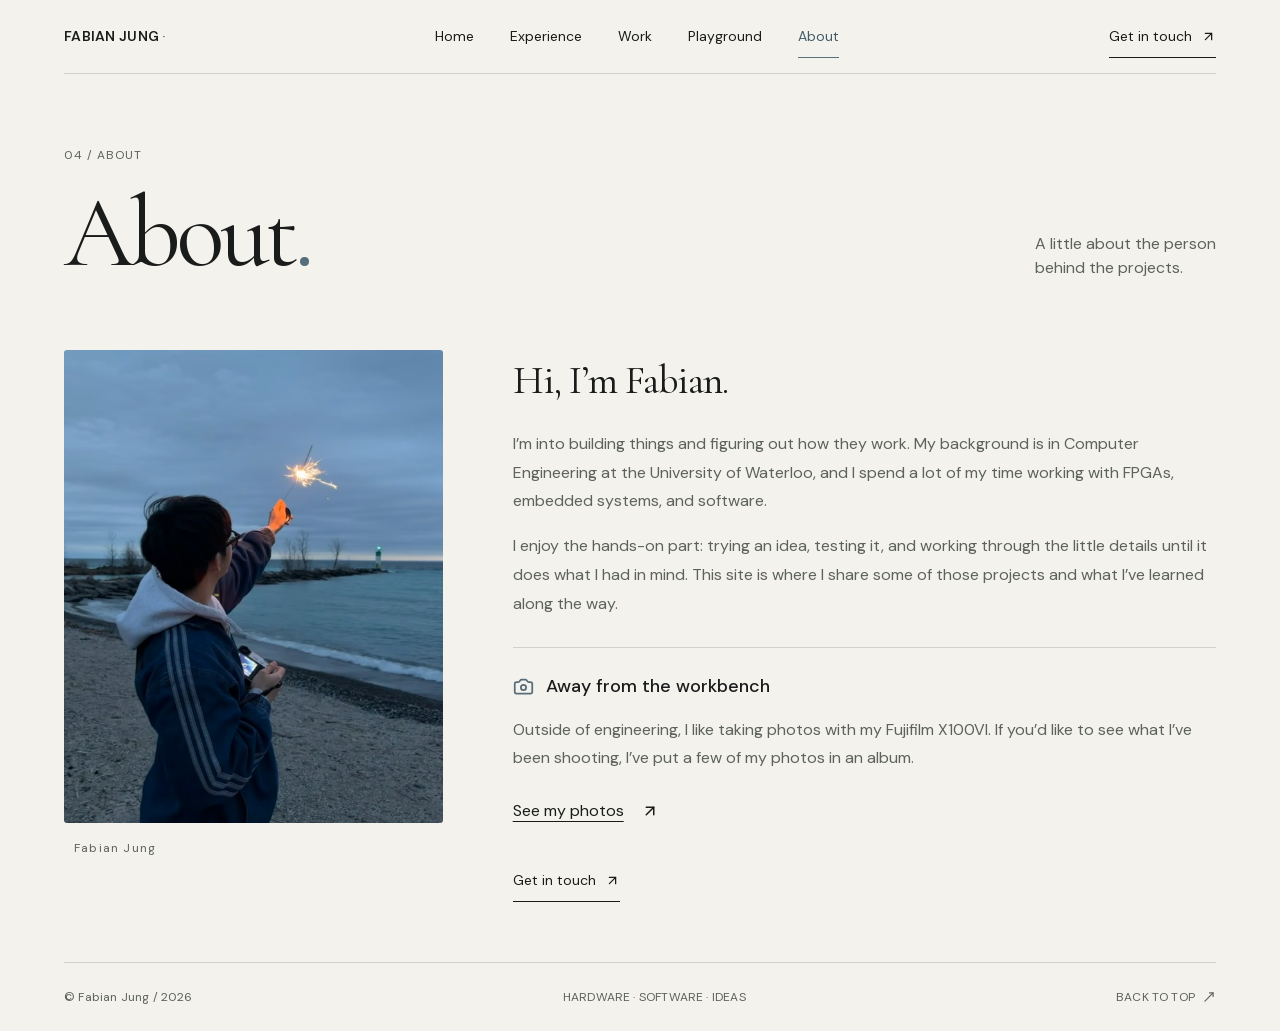
==== commit ac90109c: "Publish portfolio website" ====
--- a/about/index.html
+++ b/about/index.html
@@ -1,64 +1,97 @@
-<!DOCTYPE html><html lang="en"><head><meta charSet="utf-8"/><meta name="viewport" content="width=device-width, initial-scale=1"/><link rel="stylesheet" href="/_next/static/css/index.gTl_z6uC.css" data-rsc-css-href="/_next/static/css/index.gTl_z6uC.css" data-precedence="vite-rsc/importer-resources"/><link rel="modulepreload" fetchPriority="low" href="/_next/static/chunks/index-Cbc_fumh.js"/><script src="/_next/static/chunks/rolldown-runtime-C60lm6uB.js" type="module" async=""></script><script src="/_next/static/chunks/framework-D_rUT4EX.js" type="module" async=""></script><link rel="modulepreload" href="/_next/static/chunks/layout-segment-context-M8LkSj2j.js" crossorigin=""/><link rel="modulepreload" href="/_next/static/chunks/PortfolioSite-BIjIWzGX.js" crossorigin=""/><title>About — Fabian Jung</title><meta name="description" content="Fabian Jung’s portfolio: FPGA design, embedded systems, software, and interactive experiments. Computer Engineering at the University of Waterloo."/><script>Object.assign(((self[Symbol.for("vinext.navigationRuntime")]??={bootstrap:{routeManifest:null},functions:{}}).bootstrap.rsc??={rsc:[]}),{params:{},nav:{"pathname":"/about","searchParams":[]}})</script><link rel="modulepreload" href="/_next/static/chunks/index-Cbc_fumh.js" />
-<link rel="preload" href="/_next/static/_vinext_fonts/geist-8ac0455e797f/geist-98bbbccb.woff2" as="font" type="font/woff2" crossorigin />
+<!DOCTYPE html><html lang="en"><head><meta charSet="utf-8"/><meta name="viewport" content="width=device-width, initial-scale=1"/><link rel="stylesheet" href="/_next/static/css/index.BnGfjx31.css" data-rsc-css-href="/_next/static/css/index.BnGfjx31.css" data-precedence="vite-rsc/importer-resources"/><link rel="modulepreload" fetchPriority="low" href="/_next/static/chunks/index-DrpqkX0d.js"/><script src="/_next/static/chunks/rolldown-runtime-C60lm6uB.js" type="module" async=""></script><script src="/_next/static/chunks/framework-D_rUT4EX.js" type="module" async=""></script><link rel="modulepreload" href="/_next/static/chunks/layout-segment-context-BH0ze_VM.js" crossorigin=""/><link rel="modulepreload" href="/_next/static/chunks/PortfolioSite-DT0uEOO3.js" crossorigin=""/><title>About — Fabian Jung</title><meta name="description" content="Fabian Jung’s portfolio: FPGA design, embedded systems, software, and interactive experiments. Computer Engineering at the University of Waterloo."/><script>Object.assign(((self[Symbol.for("vinext.navigationRuntime")]??={bootstrap:{routeManifest:null},functions:{}}).bootstrap.rsc??={rsc:[]}),{params:{},nav:{"pathname":"/about","searchParams":[]}})</script><link rel="modulepreload" href="/_next/static/chunks/index-DrpqkX0d.js" />
+<link rel="preload" href="/_next/static/_vinext_fonts/dm-sans-90624ee039aa/dm-sans-151a53ae.woff2" as="font" type="font/woff2" crossorigin />
+<link rel="preload" href="/_next/static/_vinext_fonts/cormorant-garamond-778ebce5b9a0/cormorant-garamond-d2127155.woff2" as="font" type="font/woff2" crossorigin />
 <link rel="preload" href="/_next/static/_vinext_fonts/geist-mono-00e989178794/geist-mono-013b2f2f.woff2" as="font" type="font/woff2" crossorigin />
-<style data-vinext-fonts>/* cyrillic-ext */
+<style data-vinext-fonts>/* latin-ext */
 @font-face {
-  font-family: 'Geist';
+  font-family: 'DM Sans';
   font-style: normal;
-  font-weight: 100 900;
+  font-weight: 100 1000;
   font-display: swap;
-  src: url(/_next/static/_vinext_fonts/geist-8ac0455e797f/geist-ff2310f5.woff2) format('woff2');
+  src: url(/_next/static/_vinext_fonts/dm-sans-90624ee039aa/dm-sans-f6298972.woff2) format('woff2');
+  unicode-range: U+0100-02BA, U+02BD-02C5, U+02C7-02CC, U+02CE-02D7, U+02DD-02FF, U+0304, U+0308, U+0329, U+1D00-1DBF, U+1E00-1E9F, U+1EF2-1EFF, U+2020, U+20A0-20AB, U+20AD-20C4, U+2113, U+2C60-2C7F, U+A720-A7FF;
+}
+/* latin */
+@font-face {
+  font-family: 'DM Sans';
+  font-style: normal;
+  font-weight: 100 1000;
+  font-display: swap;
+  src: url(/_next/static/_vinext_fonts/dm-sans-90624ee039aa/dm-sans-151a53ae.woff2) format('woff2');
+  unicode-range: U+0000-00FF, U+0131, U+0152-0153, U+02BB-02BC, U+02C6, U+02DA, U+02DC, U+0304, U+0308, U+0329, U+2000-206F, U+20AC, U+2122, U+2191, U+2193, U+2212, U+2215, U+FEFF, U+FFFD;
+}
+
+@font-face {
+  font-family: 'DM Sans Fallback';
+  src: local("Arial");
+  ascent-override: 94.90%;
+  descent-override: 29.66%;
+  line-gap-override: 0.00%;
+  size-adjust: 104.53%;
+}
+
+.__font_dm_sans_0gbkl5i { font-family: 'DM Sans', 'DM Sans Fallback'; font-style: normal; }
+
+.__variable_dm_sans_0gbkl5i { --font-editorial-sans: 'DM Sans', 'DM Sans Fallback'; }
+
+/* cyrillic-ext */
+@font-face {
+  font-family: 'Cormorant Garamond';
+  font-style: normal;
+  font-weight: 400;
+  font-display: swap;
+  src: url(/_next/static/_vinext_fonts/cormorant-garamond-778ebce5b9a0/cormorant-garamond-67699fc8.woff2) format('woff2');
   unicode-range: U+0460-052F, U+1C80-1C8A, U+20B4, U+2DE0-2DFF, U+A640-A69F, U+FE2E-FE2F;
 }
 /* cyrillic */
 @font-face {
-  font-family: 'Geist';
+  font-family: 'Cormorant Garamond';
   font-style: normal;
-  font-weight: 100 900;
+  font-weight: 400;
   font-display: swap;
-  src: url(/_next/static/_vinext_fonts/geist-8ac0455e797f/geist-875ccdd4.woff2) format('woff2');
+  src: url(/_next/static/_vinext_fonts/cormorant-garamond-778ebce5b9a0/cormorant-garamond-b76fc6b9.woff2) format('woff2');
   unicode-range: U+0301, U+0400-045F, U+0490-0491, U+04B0-04B1, U+2116;
 }
 /* vietnamese */
 @font-face {
-  font-family: 'Geist';
+  font-family: 'Cormorant Garamond';
   font-style: normal;
-  font-weight: 100 900;
+  font-weight: 400;
   font-display: swap;
-  src: url(/_next/static/_vinext_fonts/geist-8ac0455e797f/geist-52306abf.woff2) format('woff2');
+  src: url(/_next/static/_vinext_fonts/cormorant-garamond-778ebce5b9a0/cormorant-garamond-41b5394c.woff2) format('woff2');
   unicode-range: U+0102-0103, U+0110-0111, U+0128-0129, U+0168-0169, U+01A0-01A1, U+01AF-01B0, U+0300-0301, U+0303-0304, U+0308-0309, U+0323, U+0329, U+1EA0-1EF9, U+20AB;
 }
 /* latin-ext */
 @font-face {
-  font-family: 'Geist';
+  font-family: 'Cormorant Garamond';
   font-style: normal;
-  font-weight: 100 900;
+  font-weight: 400;
   font-display: swap;
-  src: url(/_next/static/_vinext_fonts/geist-8ac0455e797f/geist-001175b1.woff2) format('woff2');
-  unicode-range: U+0100-02BA, U+02BD-02C5, U+02C7-02CC, U+02CE-02D7, U+02DD-02FF, U+0304, U+0308, U+0329, U+1D00-1DBF, U+1E00-1E9F, U+1EF2-1EFF, U+2020, U+20A0-20AB, U+20AD-20C0, U+2113, U+2C60-2C7F, U+A720-A7FF;
+  src: url(/_next/static/_vinext_fonts/cormorant-garamond-778ebce5b9a0/cormorant-garamond-637adaf1.woff2) format('woff2');
+  unicode-range: U+0100-02BA, U+02BD-02C5, U+02C7-02CC, U+02CE-02D7, U+02DD-02FF, U+0304, U+0308, U+0329, U+1D00-1DBF, U+1E00-1E9F, U+1EF2-1EFF, U+2020, U+20A0-20AB, U+20AD-20C4, U+2113, U+2C60-2C7F, U+A720-A7FF;
 }
 /* latin */
 @font-face {
-  font-family: 'Geist';
+  font-family: 'Cormorant Garamond';
   font-style: normal;
-  font-weight: 100 900;
+  font-weight: 400;
   font-display: swap;
-  src: url(/_next/static/_vinext_fonts/geist-8ac0455e797f/geist-98bbbccb.woff2) format('woff2');
+  src: url(/_next/static/_vinext_fonts/cormorant-garamond-778ebce5b9a0/cormorant-garamond-d2127155.woff2) format('woff2');
   unicode-range: U+0000-00FF, U+0131, U+0152-0153, U+02BB-02BC, U+02C6, U+02DA, U+02DC, U+0304, U+0308, U+0329, U+2000-206F, U+20AC, U+2122, U+2191, U+2193, U+2212, U+2215, U+FEFF, U+FFFD;
 }
 
 @font-face {
-  font-family: 'Geist Fallback';
-  src: local("Arial");
-  ascent-override: 95.94%;
-  descent-override: 28.16%;
+  font-family: 'Cormorant Garamond Fallback';
+  src: local("Times New Roman");
+  ascent-override: 95.27%;
+  descent-override: 29.59%;
   line-gap-override: 0.00%;
-  size-adjust: 104.76%;
+  size-adjust: 96.98%;
 }
 
-.__font_geist_19ysh9d { font-family: 'Geist', 'Geist Fallback'; font-style: normal; }
+.__font_cormorant_garamond_02kad8g { font-family: 'Cormorant Garamond', 'Cormorant Garamond Fallback'; font-weight: 400; font-style: normal; }
 
-.__variable_geist_19ysh9d { --font-geist-sans: 'Geist', 'Geist Fallback'; }
+.__variable_cormorant_garamond_02kad8g { --font-editorial-serif: 'Cormorant Garamond', 'Cormorant Garamond Fallback'; }
 
 /* cyrillic-ext */
 @font-face {
@@ -103,7 +136,7 @@
   font-weight: 100 900;
   font-display: swap;
   src: url(/_next/static/_vinext_fonts/geist-mono-00e989178794/geist-mono-44745446.woff2) format('woff2');
-  unicode-range: U+0100-02BA, U+02BD-02C5, U+02C7-02CC, U+02CE-02D7, U+02DD-02FF, U+0304, U+0308, U+0329, U+1D00-1DBF, U+1E00-1E9F, U+1EF2-1EFF, U+2020, U+20A0-20AB, U+20AD-20C0, U+2113, U+2C60-2C7F, U+A720-A7FF;
+  unicode-range: U+0100-02BA, U+02BD-02C5, U+02C7-02CC, U+02CE-02D7, U+02DD-02FF, U+0304, U+0308, U+0329, U+1D00-1DBF, U+1E00-1E9F, U+1EF2-1EFF, U+2020, U+20A0-20AB, U+20AD-20C4, U+2113, U+2C60-2C7F, U+A720-A7FF;
 }
 /* latin */
 @font-face {
@@ -124,8 +157,8 @@
   size-adjust: 134.59%;
 }
 
-.__font_geist_mono_1001rt9 { font-family: 'Geist Mono', 'Geist Mono Fallback'; font-style: normal; }
+.__font_geist_mono_0bm7fsx { font-family: 'Geist Mono', 'Geist Mono Fallback'; font-style: normal; }
 
-.__variable_geist_mono_1001rt9 { --font-geist-mono: 'Geist Mono', 'Geist Mono Fallback'; }
+.__variable_geist_mono_0bm7fsx { --font-geist-mono: 'Geist Mono', 'Geist Mono Fallback'; }
 </style>
-</head><body class="__variable_geist_19ysh9d __variable_geist_mono_1001rt9 antialiased"><div class="personal-system portfolio-site"><a class="skip-link" href="#portfolio-content">Skip to content</a><div class="site-tabs"><header class="site-header"><a class="identity" href="/"><span class="identity-mark"><svg xmlns="http://www.w3.org/2000/svg" width="23" height="23" viewBox="0 0 24 24" fill="none" stroke="currentColor" stroke-width="2" stroke-linecap="round" stroke-linejoin="round" class="lucide lucide-cpu" aria-hidden="true"><path d="M12 20v2"></path><path d="M12 2v2"></path><path d="M17 20v2"></path><path d="M17 2v2"></path><path d="M2 12h2"></path><path d="M2 17h2"></path><path d="M2 7h2"></path><path d="M20 12h2"></path><path d="M20 17h2"></path><path d="M20 7h2"></path><path d="M7 20v2"></path><path d="M7 2v2"></path><rect x="4" y="4" width="16" height="16" rx="2"></rect><rect x="8" y="8" width="8" height="8" rx="1"></rect></svg></span><span>FABIAN JUNG<span class="identity-caption">HARDWARE · SOFTWARE · CURIOUS HUMAN</span></span></a><nav class="portfolio-navigation page-navigation" aria-label="Main navigation"><a href="/">Home</a><a href="/experience/">Experience</a><a href="/projects/">Projects</a><a href="/playground/">Playground</a><a href="/about/" aria-current="page">About</a></nav><button type="button" tabindex="0" data-base-ui-click-trigger="" id="base-ui-_R_3upi_" aria-haspopup="dialog" aria-expanded="false" data-slot="dialog-trigger" class="contact-trigger">Let’s talk <svg xmlns="http://www.w3.org/2000/svg" width="15" height="15" viewBox="0 0 24 24" fill="none" stroke="currentColor" stroke-width="2" stroke-linecap="round" stroke-linejoin="round" class="lucide lucide-arrow-up-right" aria-hidden="true"><path d="M7 7h10v10"></path><path d="M7 17 17 7"></path></svg></button></header><main id="top"><div id="portfolio-content" tabindex="-1"></div><section class="portfolio-view"><div class="portfolio-intro"><div><span class="eyebrow">04 / THE HUMAN</span><h1>Still curious<span>.</span></h1></div><p>A little about the person<br/>behind the projects.</p></div><section class="about-section"><figure class="about-portrait"><img src="/images/fabian-jung-profile.jpeg" alt="Fabian holding a sparkler by the water at dusk." width="1179" height="2042" loading="lazy" decoding="async" data-nimg="1"/><figcaption>FABIAN JUNG</figcaption></figure><div><h2>Hi, I’m Fabian.</h2><p>I’m into building things and figuring out how they work. My background is in Computer Engineering at the University of Waterloo, and I spend a lot of my time working with FPGAs, embedded systems, and software.</p><p>I enjoy the hands-on part: trying an idea, testing it, and working through the little details until it does what I had in mind. This site is where I share some of those projects and what I’ve learned along the way.</p><section class="photography-note" aria-labelledby="photography-title"><h3 id="photography-title"><svg xmlns="http://www.w3.org/2000/svg" width="21" height="21" viewBox="0 0 24 24" fill="none" stroke="currentColor" stroke-width="2" stroke-linecap="round" stroke-linejoin="round" class="lucide lucide-camera" aria-hidden="true"><path d="M13.997 4a2 2 0 0 1 1.76 1.05l.486.9A2 2 0 0 0 18.003 7H20a2 2 0 0 1 2 2v9a2 2 0 0 1-2 2H4a2 2 0 0 1-2-2V9a2 2 0 0 1 2-2h1.997a2 2 0 0 0 1.759-1.048l.489-.904A2 2 0 0 1 10.004 4z"></path><circle cx="12" cy="13" r="3"></circle></svg> Away from the workbench</h3><p>Outside of engineering, I like taking photos with my Fujifilm X100VI. If you’d like to see what I’ve been shooting, I’ve put a few of my photos in an album.</p><a href="https://photos.app.goo.gl/pTpAtcW9dGr8h4Qq7" target="_blank" rel="noopener noreferrer">See my photos<!-- --> <svg xmlns="http://www.w3.org/2000/svg" width="18" height="18" viewBox="0 0 24 24" fill="none" stroke="currentColor" stroke-width="2" stroke-linecap="round" stroke-linejoin="round" class="lucide lucide-arrow-up-right" aria-hidden="true"><path d="M7 7h10v10"></path><path d="M7 17 17 7"></path></svg></a></section><button type="button" tabindex="0" data-base-ui-click-trigger="" id="base-ui-_R_vdd9i_" aria-haspopup="dialog" aria-expanded="false" data-slot="dialog-trigger" class="contact-trigger">Let’s talk <svg xmlns="http://www.w3.org/2000/svg" width="15" height="15" viewBox="0 0 24 24" fill="none" stroke="currentColor" stroke-width="2" stroke-linecap="round" stroke-linejoin="round" class="lucide lucide-arrow-up-right" aria-hidden="true"><path d="M7 7h10v10"></path><path d="M7 17 17 7"></path></svg></button></div></section></section></main></div><footer><span>© <!-- -->FABIAN JUNG<!-- --> / 2026</span><span>NO FINISH LINE. JUST BETTER VERSIONS.</span><a href="#top">BACK TO TOP <svg xmlns="http://www.w3.org/2000/svg" width="14" height="14" viewBox="0 0 24 24" fill="none" stroke="currentColor" stroke-width="2" stroke-linecap="round" stroke-linejoin="round" class="lucide lucide-move-up-right" aria-hidden="true"><path d="M13 5H19V11"></path><path d="M19 5L5 19"></path></svg></a></footer></div><script type="module" src="/_next/static/chunks/index-Cbc_fumh.js" id="_R_" async=""></script><script>((self[Symbol.for("vinext.navigationRuntime")]??={bootstrap:{routeManifest:null},functions:{}}).bootstrap.rsc??={rsc:[]}).rsc.push("0:{\"page:/about\":\"$L1\",\"layout:/\":\"$L2\",\"route:/about\":\"$L3\",\"__route\":\"route:/about\",\"__interceptionContext\":null,\"__layoutIds\":[\"layout:/\"],\"__rootLayout\":\"/\",\"__bfcacheSegmentIdentities\":{\"layout:/\":\"[\\\"layout\\\",\\\"layout:/\\\",\\\"root-boundary:/\\\",\\\"\\\"]\",\"page:/about\":\"[\\\"page\\\",\\\"page:/about\\\",\\\"root-boundary:/\\\",\\\"[\\\\\\\"about\\\\\\\"]\\\"]\"},\"__srcPage\":[\"about\",\"page\"],\"__layoutFlags\":{\"layout:/\":\"s\"},\"__artifactCompatibility\":{\"schemaVersion\":1,\"graphVersion\":\"app-route-graph:5d73bdb41b200fd7\",\"deploymentVersion\":\"e35ac6dc-4d55-43b6-b82f-4ceeb2698ddc\",\"appElementsSchemaVersion\":1,\"rscPayloadSchemaVersion\":1,\"rootBoundaryId\":\"/\",\"renderEpoch\":null}}\n")</script><script>((self[Symbol.for("vinext.navigationRuntime")]??={bootstrap:{routeManifest:null},functions:{}}).bootstrap.rsc??={rsc:[]}).rsc.push("4:I[\"8c0f216c4604\",[],\"Children\",1]\n")</script><script>((self[Symbol.for("vinext.navigationRuntime")]??={bootstrap:{routeManifest:null},functions:{}}).bootstrap.rsc??={rsc:[]}).rsc.push("5:I[\"593f344dc510\",[],\"GlobalErrorBoundary\",1]\n")</script><script>((self[Symbol.for("vinext.navigationRuntime")]??={bootstrap:{routeManifest:null},functions:{}}).bootstrap.rsc??={rsc:[]}).rsc.push("6:I[\"0b874ad30386\",[],\"default\",1]\n")</script><script>((self[Symbol.for("vinext.navigationRuntime")]??={bootstrap:{routeManifest:null},functions:{}}).bootstrap.rsc??={rsc:[]}).rsc.push("7:I[\"593f344dc510\",[],\"ErrorBoundary\",1]\n")</script><script>((self[Symbol.for("vinext.navigationRuntime")]??={bootstrap:{routeManifest:null},functions:{}}).bootstrap.rsc??={rsc:[]}).rsc.push("8:I[\"15c18cfaeeff\",[],\"LayoutSegmentProvider\",1]\n")</script><script>((self[Symbol.for("vinext.navigationRuntime")]??={bootstrap:{routeManifest:null},functions:{}}).bootstrap.rsc??={rsc:[]}).rsc.push("9:I[\"8c0f216c4604\",[],\"Slot\",1]\n")</script><script>((self[Symbol.for("vinext.navigationRuntime")]??={bootstrap:{routeManifest:null},functions:{}}).bootstrap.rsc??={rsc:[]}).rsc.push("a:I[\"593f344dc510\",[],\"NotFoundBoundary\",1]\n")</script><script>((self[Symbol.for("vinext.navigationRuntime")]??={bootstrap:{routeManifest:null},functions:{}}).bootstrap.rsc??={rsc:[]}).rsc.push("b:I[\"9276801271d6\",[],\"AppRouterScrollTarget\",1]\n")</script><script>((self[Symbol.for("vinext.navigationRuntime")]??={bootstrap:{routeManifest:null},functions:{}}).bootstrap.rsc??={rsc:[]}).rsc.push("c:I[\"593f344dc510\",[],\"RedirectBoundary\",1]\n")</script><script>((self[Symbol.for("vinext.navigationRuntime")]??={bootstrap:{routeManifest:null},functions:{}}).bootstrap.rsc??={rsc:[]}).rsc.push(":HL[\"/_next/static/css/index.gTl_z6uC.css\",\"style\"     ]\n")</script><script>((self[Symbol.for("vinext.navigationRuntime")]??={bootstrap:{routeManifest:null},functions:{}}).bootstrap.rsc??={rsc:[]}).rsc.push("2:[[[\"$\",\"link\",\"css:/_next/static/css/index.gTl_z6uC.css\",{\"rel\":\"stylesheet\",\"precedence\":\"vite-rsc/importer-resources\",\"href\":\"/_next/static/css/index.gTl_z6uC.css\",\"data-rsc-css-href\":\"/_next/static/css/index.gTl_z6uC.css\"}],\"$undefined\"],[\"$\",\"html\",null,{\"lang\":\"en\",\"children\":[\"$\",\"body\",null,{\"className\":\"__variable_geist_19ysh9d __variable_geist_mono_1001rt9 antialiased\",\"children\":[\"$\",\"$L4\",null,{}]}]}]]\n")</script><script>((self[Symbol.for("vinext.navigationRuntime")]??={bootstrap:{routeManifest:null},functions:{}}).bootstrap.rsc??={rsc:[]}).rsc.push("3:[[[\"$\",\"meta\",null,{\"charSet\":\"utf-8\"}],[[\"$\",\"title\",\"0\",{\"children\":\"About — Fabian Jung\"}],[\"$\",\"meta\",\"1\",{\"name\":\"description\",\"content\":\"Fabian Jung’s portfolio: FPGA design, embedded systems, software, and interactive experiments. Computer Engineering at the University of Waterloo.\"}]],[[\"$\",\"meta\",\"0\",{\"name\":\"viewport\",\"content\":\"width=device-width, initial-scale=1\"}]]],[\"$\",\"$L5\",null,{\"fallback\":\"$6\",\"children\":[\"$\",\"$L7\",null,{\"fallback\":\"$6\",\"children\":[\"$\",\"$L8\",null,{\"providerId\":\"layout:/\",\"segmentMap\":{\"children\":[\"about\"]},\"children\":[\"$\",\"$L9\",null,{\"id\":\"layout:/\",\"parallelSlots\":\"$undefined\",\"children\":[\"$\",\"$La\",null,{\"resetKey\":\"about\",\"fallback\":[[\"$\",\"title\",null,{\"children\":\"404: This page could not be found.\"}],[\"$\",\"div\",null,{\"style\":{\"fontFamily\":\"system-ui,\\\"Segoe UI\\\",Roboto,Helvetica,Arial,sans-serif,\\\"Apple Color Emoji\\\",\\\"Segoe UI Emoji\\\"\",\"height\":\"100vh\",\"textAlign\":\"center\",\"display\":\"flex\",\"flexDirection\":\"column\",\"alignItems\":\"center\",\"justifyContent\":\"center\"},\"children\":[\"$\",\"div\",null,{\"children\":[[\"$\",\"style\",null,{\"dangerouslySetInnerHTML\":{\"__html\":\"body{color:#000;background:#fff;margin:0}.next-error-h1{border-right:1px solid rgba(0,0,0,.3)}@media (prefers-color-scheme:dark){body{color:#fff;background:#000}.next-error-h1{border-right:1px solid rgba(255,255,255,.3)}}\"}}],[\"$\",\"h1\",null,{\"className\":\"next-error-h1\",\"style\":{\"display\":\"inline-block\",\"margin\":\"0 20px 0 0\",\"padding\":\"0 23px 0 0\",\"fontSize\":24,\"fontWeight\":500,\"verticalAlign\":\"top\",\"lineHeight\":\"49px\"},\"children\":404}],[\"$\",\"div\",null,{\"style\":{\"display\":\"inline-block\"},\"children\":[\"$\",\"h2\",null,{\"style\":{\"fontSize\":14,\"fontWeight\":400,\"lineHeight\":\"49px\",\"margin\":0},\"children\":\"This page could not be found.\"}]}]]}]}]],\"children\":[\"$\",\"$Lb\",null,{\"children\":[\"$\",\"$Lc\",null,{\"children\":[[\"$\",\"$L8\",null,{\"providerId\":\"page:/about\",\"segmentMap\":{\"children\":[\"__PAGE__\"]},\"children\":[\"$\",\"$L9\",null,{\"id\":\"page:/about\"}]}],null]}]}]}]}]}]}]}],null,null]\n")</script><script>((self[Symbol.for("vinext.navigationRuntime")]??={bootstrap:{routeManifest:null},functions:{}}).bootstrap.rsc??={rsc:[]}).rsc.push("d:I[\"ef8b083fa739\",[],\"default\",1]\n")</script><script>((self[Symbol.for("vinext.navigationRuntime")]??={bootstrap:{routeManifest:null},functions:{}}).bootstrap.rsc??={rsc:[]}).rsc.push("1:[\"$\",\"$Ld\",null,{\"section\":\"about\"}]\n")</script><script>Object.assign(((self[Symbol.for("vinext.navigationRuntime")]??={bootstrap:{routeManifest:null},functions:{}}).bootstrap.rsc??={rsc:[]}),{"initialCacheKind":"static"});((self[Symbol.for("vinext.navigationRuntime")]??={bootstrap:{routeManifest:null},functions:{}}).bootstrap.rsc??={rsc:[]}).done=true</script></body></html>+</head><body class="__variable_dm_sans_0gbkl5i __variable_cormorant_garamond_02kad8g __variable_geist_mono_0bm7fsx antialiased"><div class="personal-system portfolio-site"><a class="skip-link" href="#portfolio-content">Skip to content</a><div class="site-tabs"><header class="site-header"><a class="identity" href="/"><span>Fabian Jung<span class="identity-dot"> ·</span></span></a><button class="mobile-menu-toggle" type="button" aria-controls="main-navigation" aria-expanded="false">Menu<!-- --> <span aria-hidden="true">☰</span></button><nav id="main-navigation" class="portfolio-navigation page-navigation" aria-label="Main navigation" data-open="false"><a href="/">Home</a><a href="/experience/">Experience</a><a href="/projects/">Work</a><a href="/playground/">Playground</a><a href="/about/" aria-current="page">About</a><span class="mobile-contact"><button type="button" tabindex="0" data-base-ui-click-trigger="" id="base-ui-_R_v6pi_" aria-haspopup="dialog" aria-expanded="false" data-slot="dialog-trigger" class="contact-trigger">Get in touch <svg xmlns="http://www.w3.org/2000/svg" width="15" height="15" viewBox="0 0 24 24" fill="none" stroke="currentColor" stroke-width="2" stroke-linecap="round" stroke-linejoin="round" class="lucide lucide-arrow-up-right" aria-hidden="true"><path d="M7 7h10v10"></path><path d="M7 17 17 7"></path></svg></button></span></nav><span class="desktop-contact"><button type="button" tabindex="0" data-base-ui-click-trigger="" id="base-ui-_R_7opi_" aria-haspopup="dialog" aria-expanded="false" data-slot="dialog-trigger" class="contact-trigger">Get in touch <svg xmlns="http://www.w3.org/2000/svg" width="15" height="15" viewBox="0 0 24 24" fill="none" stroke="currentColor" stroke-width="2" stroke-linecap="round" stroke-linejoin="round" class="lucide lucide-arrow-up-right" aria-hidden="true"><path d="M7 7h10v10"></path><path d="M7 17 17 7"></path></svg></button></span></header><main id="top"><div id="portfolio-content" tabindex="-1"></div><section class="portfolio-view"><div class="portfolio-intro"><div><span class="eyebrow">04 / ABOUT</span><h1>About<span>.</span></h1></div><p>A little about the person<br/>behind the projects.</p></div><section class="about-section"><figure class="about-portrait"><img src="/images/fabian-jung-profile.jpeg" alt="Fabian holding a sparkler by the water at dusk." width="1179" height="2042" loading="lazy" decoding="async" data-nimg="1"/><figcaption>Fabian Jung</figcaption></figure><div><h2>Hi, I’m Fabian.</h2><p>I’m into building things and figuring out how they work. My background is in Computer Engineering at the University of Waterloo, and I spend a lot of my time working with FPGAs, embedded systems, and software.</p><p>I enjoy the hands-on part: trying an idea, testing it, and working through the little details until it does what I had in mind. This site is where I share some of those projects and what I’ve learned along the way.</p><section class="photography-note" aria-labelledby="photography-title"><h3 id="photography-title"><svg xmlns="http://www.w3.org/2000/svg" width="21" height="21" viewBox="0 0 24 24" fill="none" stroke="currentColor" stroke-width="2" stroke-linecap="round" stroke-linejoin="round" class="lucide lucide-camera" aria-hidden="true"><path d="M13.997 4a2 2 0 0 1 1.76 1.05l.486.9A2 2 0 0 0 18.003 7H20a2 2 0 0 1 2 2v9a2 2 0 0 1-2 2H4a2 2 0 0 1-2-2V9a2 2 0 0 1 2-2h1.997a2 2 0 0 0 1.759-1.048l.489-.904A2 2 0 0 1 10.004 4z"></path><circle cx="12" cy="13" r="3"></circle></svg> Away from the workbench</h3><p>Outside of engineering, I like taking photos with my Fujifilm X100VI. If you’d like to see what I’ve been shooting, I’ve put a few of my photos in an album.</p><a href="https://photos.app.goo.gl/pTpAtcW9dGr8h4Qq7" target="_blank" rel="noopener noreferrer">See my photos<!-- --> <svg xmlns="http://www.w3.org/2000/svg" width="18" height="18" viewBox="0 0 24 24" fill="none" stroke="currentColor" stroke-width="2" stroke-linecap="round" stroke-linejoin="round" class="lucide lucide-arrow-up-right" aria-hidden="true"><path d="M7 7h10v10"></path><path d="M7 17 17 7"></path></svg></a></section><button type="button" tabindex="0" data-base-ui-click-trigger="" id="base-ui-_R_vdd9i_" aria-haspopup="dialog" aria-expanded="false" data-slot="dialog-trigger" class="contact-trigger">Get in touch <svg xmlns="http://www.w3.org/2000/svg" width="15" height="15" viewBox="0 0 24 24" fill="none" stroke="currentColor" stroke-width="2" stroke-linecap="round" stroke-linejoin="round" class="lucide lucide-arrow-up-right" aria-hidden="true"><path d="M7 7h10v10"></path><path d="M7 17 17 7"></path></svg></button></div></section></section></main></div><footer><span>© <!-- -->Fabian Jung<!-- --> / 2026</span><span>HARDWARE · SOFTWARE · IDEAS</span><a href="#top">BACK TO TOP <svg xmlns="http://www.w3.org/2000/svg" width="14" height="14" viewBox="0 0 24 24" fill="none" stroke="currentColor" stroke-width="2" stroke-linecap="round" stroke-linejoin="round" class="lucide lucide-move-up-right" aria-hidden="true"><path d="M13 5H19V11"></path><path d="M19 5L5 19"></path></svg></a></footer></div><script type="module" src="/_next/static/chunks/index-DrpqkX0d.js" id="_R_" async=""></script><script>((self[Symbol.for("vinext.navigationRuntime")]??={bootstrap:{routeManifest:null},functions:{}}).bootstrap.rsc??={rsc:[]}).rsc.push("0:{\"page:/about\":\"$L1\",\"layout:/\":\"$L2\",\"route:/about\":\"$L3\",\"__route\":\"route:/about\",\"__interceptionContext\":null,\"__layoutIds\":[\"layout:/\"],\"__rootLayout\":\"/\",\"__bfcacheSegmentIdentities\":{\"layout:/\":\"[\\\"layout\\\",\\\"layout:/\\\",\\\"root-boundary:/\\\",\\\"\\\"]\",\"page:/about\":\"[\\\"page\\\",\\\"page:/about\\\",\\\"root-boundary:/\\\",\\\"[\\\\\\\"about\\\\\\\"]\\\"]\"},\"__srcPage\":[\"about\",\"page\"],\"__layoutFlags\":{\"layout:/\":\"s\"},\"__artifactCompatibility\":{\"schemaVersion\":1,\"graphVersion\":\"app-route-graph:5d73bdb41b200fd7\",\"deploymentVersion\":\"c28f5609-ab13-4026-94dd-eca0e0e5ee46\",\"appElementsSchemaVersion\":1,\"rscPayloadSchemaVersion\":1,\"rootBoundaryId\":\"/\",\"renderEpoch\":null}}\n")</script><script>((self[Symbol.for("vinext.navigationRuntime")]??={bootstrap:{routeManifest:null},functions:{}}).bootstrap.rsc??={rsc:[]}).rsc.push("4:I[\"30ebc4d9f285\",[],\"Children\",1]\n")</script><script>((self[Symbol.for("vinext.navigationRuntime")]??={bootstrap:{routeManifest:null},functions:{}}).bootstrap.rsc??={rsc:[]}).rsc.push("5:I[\"f2046c821a9d\",[],\"GlobalErrorBoundary\",1]\n")</script><script>((self[Symbol.for("vinext.navigationRuntime")]??={bootstrap:{routeManifest:null},functions:{}}).bootstrap.rsc??={rsc:[]}).rsc.push("6:I[\"b07d9d5089c3\",[],\"default\",1]\n")</script><script>((self[Symbol.for("vinext.navigationRuntime")]??={bootstrap:{routeManifest:null},functions:{}}).bootstrap.rsc??={rsc:[]}).rsc.push("7:I[\"f2046c821a9d\",[],\"ErrorBoundary\",1]\n")</script><script>((self[Symbol.for("vinext.navigationRuntime")]??={bootstrap:{routeManifest:null},functions:{}}).bootstrap.rsc??={rsc:[]}).rsc.push("8:I[\"78c2ae1e9d41\",[],\"LayoutSegmentProvider\",1]\n")</script><script>((self[Symbol.for("vinext.navigationRuntime")]??={bootstrap:{routeManifest:null},functions:{}}).bootstrap.rsc??={rsc:[]}).rsc.push("9:I[\"30ebc4d9f285\",[],\"Slot\",1]\n")</script><script>((self[Symbol.for("vinext.navigationRuntime")]??={bootstrap:{routeManifest:null},functions:{}}).bootstrap.rsc??={rsc:[]}).rsc.push("a:I[\"f2046c821a9d\",[],\"NotFoundBoundary\",1]\n")</script><script>((self[Symbol.for("vinext.navigationRuntime")]??={bootstrap:{routeManifest:null},functions:{}}).bootstrap.rsc??={rsc:[]}).rsc.push("b:I[\"e6d2bc8fb0a8\",[],\"AppRouterScrollTarget\",1]\n")</script><script>((self[Symbol.for("vinext.navigationRuntime")]??={bootstrap:{routeManifest:null},functions:{}}).bootstrap.rsc??={rsc:[]}).rsc.push("c:I[\"f2046c821a9d\",[],\"RedirectBoundary\",1]\n")</script><script>((self[Symbol.for("vinext.navigationRuntime")]??={bootstrap:{routeManifest:null},functions:{}}).bootstrap.rsc??={rsc:[]}).rsc.push(":HL[\"/_next/static/css/index.BnGfjx31.css\",\"style\"     ]\n")</script><script>((self[Symbol.for("vinext.navigationRuntime")]??={bootstrap:{routeManifest:null},functions:{}}).bootstrap.rsc??={rsc:[]}).rsc.push("2:[[[\"$\",\"link\",\"css:/_next/static/css/index.BnGfjx31.css\",{\"rel\":\"stylesheet\",\"precedence\":\"vite-rsc/importer-resources\",\"href\":\"/_next/static/css/index.BnGfjx31.css\",\"data-rsc-css-href\":\"/_next/static/css/index.BnGfjx31.css\"}],\"$undefined\"],[\"$\",\"html\",null,{\"lang\":\"en\",\"children\":[\"$\",\"body\",null,{\"className\":\"__variable_dm_sans_0gbkl5i __variable_cormorant_garamond_02kad8g __variable_geist_mono_0bm7fsx antialiased\",\"children\":[\"$\",\"$L4\",null,{}]}]}]]\n")</script><script>((self[Symbol.for("vinext.navigationRuntime")]??={bootstrap:{routeManifest:null},functions:{}}).bootstrap.rsc??={rsc:[]}).rsc.push("3:[[[\"$\",\"meta\",null,{\"charSet\":\"utf-8\"}],[[\"$\",\"title\",\"0\",{\"children\":\"About — Fabian Jung\"}],[\"$\",\"meta\",\"1\",{\"name\":\"description\",\"content\":\"Fabian Jung’s portfolio: FPGA design, embedded systems, software, and interactive experiments. Computer Engineering at the University of Waterloo.\"}]],[[\"$\",\"meta\",\"0\",{\"name\":\"viewport\",\"content\":\"width=device-width, initial-scale=1\"}]]],[\"$\",\"$L5\",null,{\"fallback\":\"$6\",\"children\":[\"$\",\"$L7\",null,{\"fallback\":\"$6\",\"children\":[\"$\",\"$L8\",null,{\"providerId\":\"layout:/\",\"segmentMap\":{\"children\":[\"about\"]},\"children\":[\"$\",\"$L9\",null,{\"id\":\"layout:/\",\"parallelSlots\":\"$undefined\",\"children\":[\"$\",\"$La\",null,{\"resetKey\":\"about\",\"fallback\":[[\"$\",\"title\",null,{\"children\":\"404: This page could not be found.\"}],[\"$\",\"div\",null,{\"style\":{\"fontFamily\":\"system-ui,\\\"Segoe UI\\\",Roboto,Helvetica,Arial,sans-serif,\\\"Apple Color Emoji\\\",\\\"Segoe UI Emoji\\\"\",\"height\":\"100vh\",\"textAlign\":\"center\",\"display\":\"flex\",\"flexDirection\":\"column\",\"alignItems\":\"center\",\"justifyContent\":\"center\"},\"children\":[\"$\",\"div\",null,{\"children\":[[\"$\",\"style\",null,{\"dangerouslySetInnerHTML\":{\"__html\":\"body{color:#000;background:#fff;margin:0}.next-error-h1{border-right:1px solid rgba(0,0,0,.3)}@media (prefers-color-scheme:dark){body{color:#fff;background:#000}.next-error-h1{border-right:1px solid rgba(255,255,255,.3)}}\"}}],[\"$\",\"h1\",null,{\"className\":\"next-error-h1\",\"style\":{\"display\":\"inline-block\",\"margin\":\"0 20px 0 0\",\"padding\":\"0 23px 0 0\",\"fontSize\":24,\"fontWeight\":500,\"verticalAlign\":\"top\",\"lineHeight\":\"49px\"},\"children\":404}],[\"$\",\"div\",null,{\"style\":{\"display\":\"inline-block\"},\"children\":[\"$\",\"h2\",null,{\"style\":{\"fontSize\":14,\"fontWeight\":400,\"lineHeight\":\"49px\",\"margin\":0},\"children\":\"This page could not be found.\"}]}]]}]}]],\"children\":[\"$\",\"$Lb\",null,{\"children\":[\"$\",\"$Lc\",null,{\"children\":[[\"$\",\"$L8\",null,{\"providerId\":\"page:/about\",\"segmentMap\":{\"children\":[\"__PAGE__\"]},\"children\":[\"$\",\"$L9\",null,{\"id\":\"page:/about\"}]}],null]}]}]}]}]}]}]}],null,null]\n")</script><script>((self[Symbol.for("vinext.navigationRuntime")]??={bootstrap:{routeManifest:null},functions:{}}).bootstrap.rsc??={rsc:[]}).rsc.push("d:I[\"ef8b083fa739\",[],\"default\",1]\n")</script><script>((self[Symbol.for("vinext.navigationRuntime")]??={bootstrap:{routeManifest:null},functions:{}}).bootstrap.rsc??={rsc:[]}).rsc.push("1:[\"$\",\"$Ld\",null,{\"section\":\"about\"}]\n")</script><script>Object.assign(((self[Symbol.for("vinext.navigationRuntime")]??={bootstrap:{routeManifest:null},functions:{}}).bootstrap.rsc??={rsc:[]}),{"initialCacheKind":"static"});((self[Symbol.for("vinext.navigationRuntime")]??={bootstrap:{routeManifest:null},functions:{}}).bootstrap.rsc??={rsc:[]}).done=true</script></body></html>
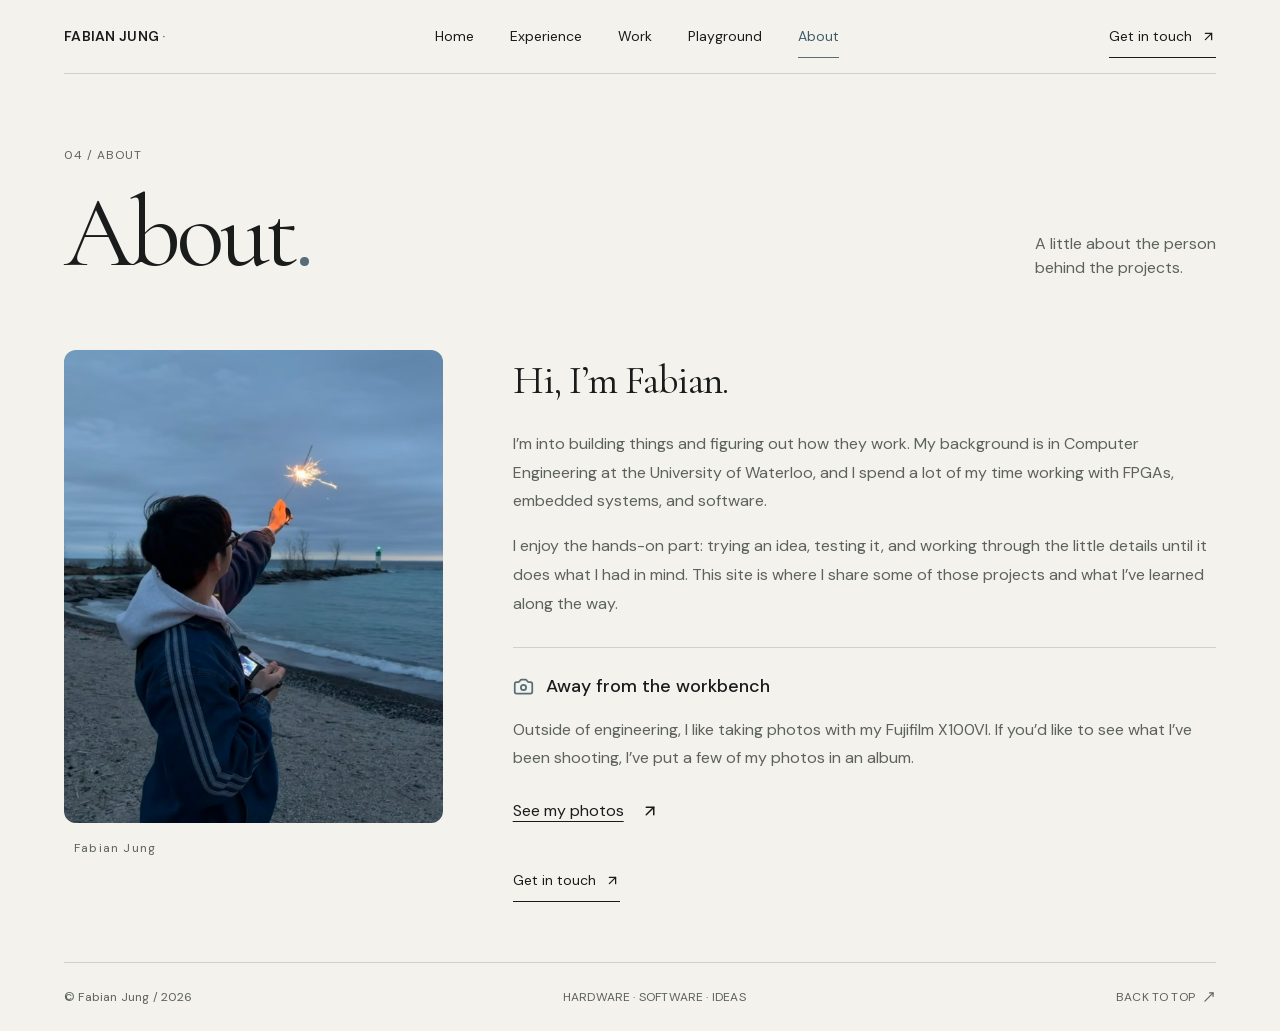
==== commit 50f783ea: "Publish portfolio website" ====
--- a/about/index.html
+++ b/about/index.html
@@ -1,4 +1,4 @@
-<!DOCTYPE html><html lang="en"><head><meta charSet="utf-8"/><meta name="viewport" content="width=device-width, initial-scale=1"/><link rel="stylesheet" href="/_next/static/css/index.BnGfjx31.css" data-rsc-css-href="/_next/static/css/index.BnGfjx31.css" data-precedence="vite-rsc/importer-resources"/><link rel="modulepreload" fetchPriority="low" href="/_next/static/chunks/index-DrpqkX0d.js"/><script src="/_next/static/chunks/rolldown-runtime-C60lm6uB.js" type="module" async=""></script><script src="/_next/static/chunks/framework-D_rUT4EX.js" type="module" async=""></script><link rel="modulepreload" href="/_next/static/chunks/layout-segment-context-BH0ze_VM.js" crossorigin=""/><link rel="modulepreload" href="/_next/static/chunks/PortfolioSite-DT0uEOO3.js" crossorigin=""/><title>About — Fabian Jung</title><meta name="description" content="Fabian Jung’s portfolio: FPGA design, embedded systems, software, and interactive experiments. Computer Engineering at the University of Waterloo."/><script>Object.assign(((self[Symbol.for("vinext.navigationRuntime")]??={bootstrap:{routeManifest:null},functions:{}}).bootstrap.rsc??={rsc:[]}),{params:{},nav:{"pathname":"/about","searchParams":[]}})</script><link rel="modulepreload" href="/_next/static/chunks/index-DrpqkX0d.js" />
+<!DOCTYPE html><html lang="en"><head><meta charSet="utf-8"/><meta name="viewport" content="width=device-width, initial-scale=1"/><link rel="stylesheet" href="/_next/static/css/index.CBdLgOE6.css" data-rsc-css-href="/_next/static/css/index.CBdLgOE6.css" data-precedence="vite-rsc/importer-resources"/><link rel="modulepreload" fetchPriority="low" href="/_next/static/chunks/index-CtotF9Bf.js"/><script src="/_next/static/chunks/rolldown-runtime-C60lm6uB.js" type="module" async=""></script><script src="/_next/static/chunks/framework-D_rUT4EX.js" type="module" async=""></script><link rel="modulepreload" href="/_next/static/chunks/layout-segment-context-DUofSRtv.js" crossorigin=""/><link rel="modulepreload" href="/_next/static/chunks/PortfolioSite-BLEkloia.js" crossorigin=""/><title>About — Fabian Jung</title><meta name="description" content="Fabian Jung’s portfolio: FPGA design, embedded systems, software, and interactive experiments. Computer Engineering at the University of Waterloo."/><script>Object.assign(((self[Symbol.for("vinext.navigationRuntime")]??={bootstrap:{routeManifest:null},functions:{}}).bootstrap.rsc??={rsc:[]}),{params:{},nav:{"pathname":"/about","searchParams":[]}})</script><link rel="modulepreload" href="/_next/static/chunks/index-CtotF9Bf.js" />
 <link rel="preload" href="/_next/static/_vinext_fonts/dm-sans-90624ee039aa/dm-sans-151a53ae.woff2" as="font" type="font/woff2" crossorigin />
 <link rel="preload" href="/_next/static/_vinext_fonts/cormorant-garamond-778ebce5b9a0/cormorant-garamond-d2127155.woff2" as="font" type="font/woff2" crossorigin />
 <link rel="preload" href="/_next/static/_vinext_fonts/geist-mono-00e989178794/geist-mono-013b2f2f.woff2" as="font" type="font/woff2" crossorigin />
@@ -161,4 +161,4 @@
 
 .__variable_geist_mono_0bm7fsx { --font-geist-mono: 'Geist Mono', 'Geist Mono Fallback'; }
 </style>
-</head><body class="__variable_dm_sans_0gbkl5i __variable_cormorant_garamond_02kad8g __variable_geist_mono_0bm7fsx antialiased"><div class="personal-system portfolio-site"><a class="skip-link" href="#portfolio-content">Skip to content</a><div class="site-tabs"><header class="site-header"><a class="identity" href="/"><span>Fabian Jung<span class="identity-dot"> ·</span></span></a><button class="mobile-menu-toggle" type="button" aria-controls="main-navigation" aria-expanded="false">Menu<!-- --> <span aria-hidden="true">☰</span></button><nav id="main-navigation" class="portfolio-navigation page-navigation" aria-label="Main navigation" data-open="false"><a href="/">Home</a><a href="/experience/">Experience</a><a href="/projects/">Work</a><a href="/playground/">Playground</a><a href="/about/" aria-current="page">About</a><span class="mobile-contact"><button type="button" tabindex="0" data-base-ui-click-trigger="" id="base-ui-_R_v6pi_" aria-haspopup="dialog" aria-expanded="false" data-slot="dialog-trigger" class="contact-trigger">Get in touch <svg xmlns="http://www.w3.org/2000/svg" width="15" height="15" viewBox="0 0 24 24" fill="none" stroke="currentColor" stroke-width="2" stroke-linecap="round" stroke-linejoin="round" class="lucide lucide-arrow-up-right" aria-hidden="true"><path d="M7 7h10v10"></path><path d="M7 17 17 7"></path></svg></button></span></nav><span class="desktop-contact"><button type="button" tabindex="0" data-base-ui-click-trigger="" id="base-ui-_R_7opi_" aria-haspopup="dialog" aria-expanded="false" data-slot="dialog-trigger" class="contact-trigger">Get in touch <svg xmlns="http://www.w3.org/2000/svg" width="15" height="15" viewBox="0 0 24 24" fill="none" stroke="currentColor" stroke-width="2" stroke-linecap="round" stroke-linejoin="round" class="lucide lucide-arrow-up-right" aria-hidden="true"><path d="M7 7h10v10"></path><path d="M7 17 17 7"></path></svg></button></span></header><main id="top"><div id="portfolio-content" tabindex="-1"></div><section class="portfolio-view"><div class="portfolio-intro"><div><span class="eyebrow">04 / ABOUT</span><h1>About<span>.</span></h1></div><p>A little about the person<br/>behind the projects.</p></div><section class="about-section"><figure class="about-portrait"><img src="/images/fabian-jung-profile.jpeg" alt="Fabian holding a sparkler by the water at dusk." width="1179" height="2042" loading="lazy" decoding="async" data-nimg="1"/><figcaption>Fabian Jung</figcaption></figure><div><h2>Hi, I’m Fabian.</h2><p>I’m into building things and figuring out how they work. My background is in Computer Engineering at the University of Waterloo, and I spend a lot of my time working with FPGAs, embedded systems, and software.</p><p>I enjoy the hands-on part: trying an idea, testing it, and working through the little details until it does what I had in mind. This site is where I share some of those projects and what I’ve learned along the way.</p><section class="photography-note" aria-labelledby="photography-title"><h3 id="photography-title"><svg xmlns="http://www.w3.org/2000/svg" width="21" height="21" viewBox="0 0 24 24" fill="none" stroke="currentColor" stroke-width="2" stroke-linecap="round" stroke-linejoin="round" class="lucide lucide-camera" aria-hidden="true"><path d="M13.997 4a2 2 0 0 1 1.76 1.05l.486.9A2 2 0 0 0 18.003 7H20a2 2 0 0 1 2 2v9a2 2 0 0 1-2 2H4a2 2 0 0 1-2-2V9a2 2 0 0 1 2-2h1.997a2 2 0 0 0 1.759-1.048l.489-.904A2 2 0 0 1 10.004 4z"></path><circle cx="12" cy="13" r="3"></circle></svg> Away from the workbench</h3><p>Outside of engineering, I like taking photos with my Fujifilm X100VI. If you’d like to see what I’ve been shooting, I’ve put a few of my photos in an album.</p><a href="https://photos.app.goo.gl/pTpAtcW9dGr8h4Qq7" target="_blank" rel="noopener noreferrer">See my photos<!-- --> <svg xmlns="http://www.w3.org/2000/svg" width="18" height="18" viewBox="0 0 24 24" fill="none" stroke="currentColor" stroke-width="2" stroke-linecap="round" stroke-linejoin="round" class="lucide lucide-arrow-up-right" aria-hidden="true"><path d="M7 7h10v10"></path><path d="M7 17 17 7"></path></svg></a></section><button type="button" tabindex="0" data-base-ui-click-trigger="" id="base-ui-_R_vdd9i_" aria-haspopup="dialog" aria-expanded="false" data-slot="dialog-trigger" class="contact-trigger">Get in touch <svg xmlns="http://www.w3.org/2000/svg" width="15" height="15" viewBox="0 0 24 24" fill="none" stroke="currentColor" stroke-width="2" stroke-linecap="round" stroke-linejoin="round" class="lucide lucide-arrow-up-right" aria-hidden="true"><path d="M7 7h10v10"></path><path d="M7 17 17 7"></path></svg></button></div></section></section></main></div><footer><span>© <!-- -->Fabian Jung<!-- --> / 2026</span><span>HARDWARE · SOFTWARE · IDEAS</span><a href="#top">BACK TO TOP <svg xmlns="http://www.w3.org/2000/svg" width="14" height="14" viewBox="0 0 24 24" fill="none" stroke="currentColor" stroke-width="2" stroke-linecap="round" stroke-linejoin="round" class="lucide lucide-move-up-right" aria-hidden="true"><path d="M13 5H19V11"></path><path d="M19 5L5 19"></path></svg></a></footer></div><script type="module" src="/_next/static/chunks/index-DrpqkX0d.js" id="_R_" async=""></script><script>((self[Symbol.for("vinext.navigationRuntime")]??={bootstrap:{routeManifest:null},functions:{}}).bootstrap.rsc??={rsc:[]}).rsc.push("0:{\"page:/about\":\"$L1\",\"layout:/\":\"$L2\",\"route:/about\":\"$L3\",\"__route\":\"route:/about\",\"__interceptionContext\":null,\"__layoutIds\":[\"layout:/\"],\"__rootLayout\":\"/\",\"__bfcacheSegmentIdentities\":{\"layout:/\":\"[\\\"layout\\\",\\\"layout:/\\\",\\\"root-boundary:/\\\",\\\"\\\"]\",\"page:/about\":\"[\\\"page\\\",\\\"page:/about\\\",\\\"root-boundary:/\\\",\\\"[\\\\\\\"about\\\\\\\"]\\\"]\"},\"__srcPage\":[\"about\",\"page\"],\"__layoutFlags\":{\"layout:/\":\"s\"},\"__artifactCompatibility\":{\"schemaVersion\":1,\"graphVersion\":\"app-route-graph:5d73bdb41b200fd7\",\"deploymentVersion\":\"c28f5609-ab13-4026-94dd-eca0e0e5ee46\",\"appElementsSchemaVersion\":1,\"rscPayloadSchemaVersion\":1,\"rootBoundaryId\":\"/\",\"renderEpoch\":null}}\n")</script><script>((self[Symbol.for("vinext.navigationRuntime")]??={bootstrap:{routeManifest:null},functions:{}}).bootstrap.rsc??={rsc:[]}).rsc.push("4:I[\"30ebc4d9f285\",[],\"Children\",1]\n")</script><script>((self[Symbol.for("vinext.navigationRuntime")]??={bootstrap:{routeManifest:null},functions:{}}).bootstrap.rsc??={rsc:[]}).rsc.push("5:I[\"f2046c821a9d\",[],\"GlobalErrorBoundary\",1]\n")</script><script>((self[Symbol.for("vinext.navigationRuntime")]??={bootstrap:{routeManifest:null},functions:{}}).bootstrap.rsc??={rsc:[]}).rsc.push("6:I[\"b07d9d5089c3\",[],\"default\",1]\n")</script><script>((self[Symbol.for("vinext.navigationRuntime")]??={bootstrap:{routeManifest:null},functions:{}}).bootstrap.rsc??={rsc:[]}).rsc.push("7:I[\"f2046c821a9d\",[],\"ErrorBoundary\",1]\n")</script><script>((self[Symbol.for("vinext.navigationRuntime")]??={bootstrap:{routeManifest:null},functions:{}}).bootstrap.rsc??={rsc:[]}).rsc.push("8:I[\"78c2ae1e9d41\",[],\"LayoutSegmentProvider\",1]\n")</script><script>((self[Symbol.for("vinext.navigationRuntime")]??={bootstrap:{routeManifest:null},functions:{}}).bootstrap.rsc??={rsc:[]}).rsc.push("9:I[\"30ebc4d9f285\",[],\"Slot\",1]\n")</script><script>((self[Symbol.for("vinext.navigationRuntime")]??={bootstrap:{routeManifest:null},functions:{}}).bootstrap.rsc??={rsc:[]}).rsc.push("a:I[\"f2046c821a9d\",[],\"NotFoundBoundary\",1]\n")</script><script>((self[Symbol.for("vinext.navigationRuntime")]??={bootstrap:{routeManifest:null},functions:{}}).bootstrap.rsc??={rsc:[]}).rsc.push("b:I[\"e6d2bc8fb0a8\",[],\"AppRouterScrollTarget\",1]\n")</script><script>((self[Symbol.for("vinext.navigationRuntime")]??={bootstrap:{routeManifest:null},functions:{}}).bootstrap.rsc??={rsc:[]}).rsc.push("c:I[\"f2046c821a9d\",[],\"RedirectBoundary\",1]\n")</script><script>((self[Symbol.for("vinext.navigationRuntime")]??={bootstrap:{routeManifest:null},functions:{}}).bootstrap.rsc??={rsc:[]}).rsc.push(":HL[\"/_next/static/css/index.BnGfjx31.css\",\"style\"     ]\n")</script><script>((self[Symbol.for("vinext.navigationRuntime")]??={bootstrap:{routeManifest:null},functions:{}}).bootstrap.rsc??={rsc:[]}).rsc.push("2:[[[\"$\",\"link\",\"css:/_next/static/css/index.BnGfjx31.css\",{\"rel\":\"stylesheet\",\"precedence\":\"vite-rsc/importer-resources\",\"href\":\"/_next/static/css/index.BnGfjx31.css\",\"data-rsc-css-href\":\"/_next/static/css/index.BnGfjx31.css\"}],\"$undefined\"],[\"$\",\"html\",null,{\"lang\":\"en\",\"children\":[\"$\",\"body\",null,{\"className\":\"__variable_dm_sans_0gbkl5i __variable_cormorant_garamond_02kad8g __variable_geist_mono_0bm7fsx antialiased\",\"children\":[\"$\",\"$L4\",null,{}]}]}]]\n")</script><script>((self[Symbol.for("vinext.navigationRuntime")]??={bootstrap:{routeManifest:null},functions:{}}).bootstrap.rsc??={rsc:[]}).rsc.push("3:[[[\"$\",\"meta\",null,{\"charSet\":\"utf-8\"}],[[\"$\",\"title\",\"0\",{\"children\":\"About — Fabian Jung\"}],[\"$\",\"meta\",\"1\",{\"name\":\"description\",\"content\":\"Fabian Jung’s portfolio: FPGA design, embedded systems, software, and interactive experiments. Computer Engineering at the University of Waterloo.\"}]],[[\"$\",\"meta\",\"0\",{\"name\":\"viewport\",\"content\":\"width=device-width, initial-scale=1\"}]]],[\"$\",\"$L5\",null,{\"fallback\":\"$6\",\"children\":[\"$\",\"$L7\",null,{\"fallback\":\"$6\",\"children\":[\"$\",\"$L8\",null,{\"providerId\":\"layout:/\",\"segmentMap\":{\"children\":[\"about\"]},\"children\":[\"$\",\"$L9\",null,{\"id\":\"layout:/\",\"parallelSlots\":\"$undefined\",\"children\":[\"$\",\"$La\",null,{\"resetKey\":\"about\",\"fallback\":[[\"$\",\"title\",null,{\"children\":\"404: This page could not be found.\"}],[\"$\",\"div\",null,{\"style\":{\"fontFamily\":\"system-ui,\\\"Segoe UI\\\",Roboto,Helvetica,Arial,sans-serif,\\\"Apple Color Emoji\\\",\\\"Segoe UI Emoji\\\"\",\"height\":\"100vh\",\"textAlign\":\"center\",\"display\":\"flex\",\"flexDirection\":\"column\",\"alignItems\":\"center\",\"justifyContent\":\"center\"},\"children\":[\"$\",\"div\",null,{\"children\":[[\"$\",\"style\",null,{\"dangerouslySetInnerHTML\":{\"__html\":\"body{color:#000;background:#fff;margin:0}.next-error-h1{border-right:1px solid rgba(0,0,0,.3)}@media (prefers-color-scheme:dark){body{color:#fff;background:#000}.next-error-h1{border-right:1px solid rgba(255,255,255,.3)}}\"}}],[\"$\",\"h1\",null,{\"className\":\"next-error-h1\",\"style\":{\"display\":\"inline-block\",\"margin\":\"0 20px 0 0\",\"padding\":\"0 23px 0 0\",\"fontSize\":24,\"fontWeight\":500,\"verticalAlign\":\"top\",\"lineHeight\":\"49px\"},\"children\":404}],[\"$\",\"div\",null,{\"style\":{\"display\":\"inline-block\"},\"children\":[\"$\",\"h2\",null,{\"style\":{\"fontSize\":14,\"fontWeight\":400,\"lineHeight\":\"49px\",\"margin\":0},\"children\":\"This page could not be found.\"}]}]]}]}]],\"children\":[\"$\",\"$Lb\",null,{\"children\":[\"$\",\"$Lc\",null,{\"children\":[[\"$\",\"$L8\",null,{\"providerId\":\"page:/about\",\"segmentMap\":{\"children\":[\"__PAGE__\"]},\"children\":[\"$\",\"$L9\",null,{\"id\":\"page:/about\"}]}],null]}]}]}]}]}]}]}],null,null]\n")</script><script>((self[Symbol.for("vinext.navigationRuntime")]??={bootstrap:{routeManifest:null},functions:{}}).bootstrap.rsc??={rsc:[]}).rsc.push("d:I[\"ef8b083fa739\",[],\"default\",1]\n")</script><script>((self[Symbol.for("vinext.navigationRuntime")]??={bootstrap:{routeManifest:null},functions:{}}).bootstrap.rsc??={rsc:[]}).rsc.push("1:[\"$\",\"$Ld\",null,{\"section\":\"about\"}]\n")</script><script>Object.assign(((self[Symbol.for("vinext.navigationRuntime")]??={bootstrap:{routeManifest:null},functions:{}}).bootstrap.rsc??={rsc:[]}),{"initialCacheKind":"static"});((self[Symbol.for("vinext.navigationRuntime")]??={bootstrap:{routeManifest:null},functions:{}}).bootstrap.rsc??={rsc:[]}).done=true</script></body></html>+</head><body class="__variable_dm_sans_0gbkl5i __variable_cormorant_garamond_02kad8g __variable_geist_mono_0bm7fsx antialiased"><div class="personal-system portfolio-site"><a class="skip-link" href="#portfolio-content">Skip to content</a><div class="site-tabs"><header class="site-header"><a class="identity" href="/"><span>Fabian Jung<span class="identity-dot"> ·</span></span></a><button class="mobile-menu-toggle" type="button" aria-controls="main-navigation" aria-expanded="false">Menu<!-- --> <span aria-hidden="true">☰</span></button><nav id="main-navigation" class="portfolio-navigation page-navigation" aria-label="Main navigation" data-open="false"><a href="/">Home</a><a href="/experience/">Experience</a><a href="/projects/">Work</a><a href="/playground/">Playground</a><a href="/about/" aria-current="page">About</a><span class="mobile-contact"><button type="button" tabindex="0" data-base-ui-click-trigger="" id="base-ui-_R_v6pi_" aria-haspopup="dialog" aria-expanded="false" data-slot="dialog-trigger" class="contact-trigger">Get in touch <svg xmlns="http://www.w3.org/2000/svg" width="15" height="15" viewBox="0 0 24 24" fill="none" stroke="currentColor" stroke-width="2" stroke-linecap="round" stroke-linejoin="round" class="lucide lucide-arrow-up-right" aria-hidden="true"><path d="M7 7h10v10"></path><path d="M7 17 17 7"></path></svg></button></span></nav><span class="desktop-contact"><button type="button" tabindex="0" data-base-ui-click-trigger="" id="base-ui-_R_7opi_" aria-haspopup="dialog" aria-expanded="false" data-slot="dialog-trigger" class="contact-trigger">Get in touch <svg xmlns="http://www.w3.org/2000/svg" width="15" height="15" viewBox="0 0 24 24" fill="none" stroke="currentColor" stroke-width="2" stroke-linecap="round" stroke-linejoin="round" class="lucide lucide-arrow-up-right" aria-hidden="true"><path d="M7 7h10v10"></path><path d="M7 17 17 7"></path></svg></button></span></header><main id="top"><div id="portfolio-content" tabindex="-1"></div><section class="portfolio-view"><div class="portfolio-intro"><div><span class="eyebrow">04 / ABOUT</span><h1>About<span>.</span></h1></div><p>A little about the person<br/>behind the projects.</p></div><section class="about-section"><figure class="about-portrait"><img src="/images/fabian-jung-profile.jpeg" alt="Fabian holding a sparkler by the water at dusk." width="1179" height="2042" loading="lazy" decoding="async" data-nimg="1"/><figcaption>Fabian Jung</figcaption></figure><div><h2>Hi, I’m Fabian.</h2><p>I’m into building things and figuring out how they work. My background is in Computer Engineering at the University of Waterloo, and I spend a lot of my time working with FPGAs, embedded systems, and software.</p><p>I enjoy the hands-on part: trying an idea, testing it, and working through the little details until it does what I had in mind. This site is where I share some of those projects and what I’ve learned along the way.</p><section class="photography-note" aria-labelledby="photography-title"><h3 id="photography-title"><svg xmlns="http://www.w3.org/2000/svg" width="21" height="21" viewBox="0 0 24 24" fill="none" stroke="currentColor" stroke-width="2" stroke-linecap="round" stroke-linejoin="round" class="lucide lucide-camera" aria-hidden="true"><path d="M13.997 4a2 2 0 0 1 1.76 1.05l.486.9A2 2 0 0 0 18.003 7H20a2 2 0 0 1 2 2v9a2 2 0 0 1-2 2H4a2 2 0 0 1-2-2V9a2 2 0 0 1 2-2h1.997a2 2 0 0 0 1.759-1.048l.489-.904A2 2 0 0 1 10.004 4z"></path><circle cx="12" cy="13" r="3"></circle></svg> Away from the workbench</h3><p>Outside of engineering, I like taking photos with my Fujifilm X100VI. If you’d like to see what I’ve been shooting, I’ve put a few of my photos in an album.</p><a href="https://photos.app.goo.gl/pTpAtcW9dGr8h4Qq7" target="_blank" rel="noopener noreferrer">See my photos<!-- --> <svg xmlns="http://www.w3.org/2000/svg" width="18" height="18" viewBox="0 0 24 24" fill="none" stroke="currentColor" stroke-width="2" stroke-linecap="round" stroke-linejoin="round" class="lucide lucide-arrow-up-right" aria-hidden="true"><path d="M7 7h10v10"></path><path d="M7 17 17 7"></path></svg></a></section><button type="button" tabindex="0" data-base-ui-click-trigger="" id="base-ui-_R_vdd9i_" aria-haspopup="dialog" aria-expanded="false" data-slot="dialog-trigger" class="contact-trigger">Get in touch <svg xmlns="http://www.w3.org/2000/svg" width="15" height="15" viewBox="0 0 24 24" fill="none" stroke="currentColor" stroke-width="2" stroke-linecap="round" stroke-linejoin="round" class="lucide lucide-arrow-up-right" aria-hidden="true"><path d="M7 7h10v10"></path><path d="M7 17 17 7"></path></svg></button></div></section></section></main></div><footer><span>© <!-- -->Fabian Jung<!-- --> / 2026</span><span>HARDWARE · SOFTWARE · IDEAS</span><a href="#top">BACK TO TOP <svg xmlns="http://www.w3.org/2000/svg" width="14" height="14" viewBox="0 0 24 24" fill="none" stroke="currentColor" stroke-width="2" stroke-linecap="round" stroke-linejoin="round" class="lucide lucide-move-up-right" aria-hidden="true"><path d="M13 5H19V11"></path><path d="M19 5L5 19"></path></svg></a></footer></div><script type="module" src="/_next/static/chunks/index-CtotF9Bf.js" id="_R_" async=""></script><script>((self[Symbol.for("vinext.navigationRuntime")]??={bootstrap:{routeManifest:null},functions:{}}).bootstrap.rsc??={rsc:[]}).rsc.push("0:{\"page:/about\":\"$L1\",\"layout:/\":\"$L2\",\"route:/about\":\"$L3\",\"__route\":\"route:/about\",\"__interceptionContext\":null,\"__layoutIds\":[\"layout:/\"],\"__rootLayout\":\"/\",\"__bfcacheSegmentIdentities\":{\"layout:/\":\"[\\\"layout\\\",\\\"layout:/\\\",\\\"root-boundary:/\\\",\\\"\\\"]\",\"page:/about\":\"[\\\"page\\\",\\\"page:/about\\\",\\\"root-boundary:/\\\",\\\"[\\\\\\\"about\\\\\\\"]\\\"]\"},\"__srcPage\":[\"about\",\"page\"],\"__layoutFlags\":{\"layout:/\":\"s\"},\"__artifactCompatibility\":{\"schemaVersion\":1,\"graphVersion\":\"app-route-graph:5d73bdb41b200fd7\",\"deploymentVersion\":\"eb249217-cf4d-43a5-9798-51716a34a181\",\"appElementsSchemaVersion\":1,\"rscPayloadSchemaVersion\":1,\"rootBoundaryId\":\"/\",\"renderEpoch\":null}}\n")</script><script>((self[Symbol.for("vinext.navigationRuntime")]??={bootstrap:{routeManifest:null},functions:{}}).bootstrap.rsc??={rsc:[]}).rsc.push("4:I[\"30ebc4d9f285\",[],\"Children\",1]\n")</script><script>((self[Symbol.for("vinext.navigationRuntime")]??={bootstrap:{routeManifest:null},functions:{}}).bootstrap.rsc??={rsc:[]}).rsc.push("5:I[\"f2046c821a9d\",[],\"GlobalErrorBoundary\",1]\n")</script><script>((self[Symbol.for("vinext.navigationRuntime")]??={bootstrap:{routeManifest:null},functions:{}}).bootstrap.rsc??={rsc:[]}).rsc.push("6:I[\"b07d9d5089c3\",[],\"default\",1]\n")</script><script>((self[Symbol.for("vinext.navigationRuntime")]??={bootstrap:{routeManifest:null},functions:{}}).bootstrap.rsc??={rsc:[]}).rsc.push("7:I[\"f2046c821a9d\",[],\"ErrorBoundary\",1]\n")</script><script>((self[Symbol.for("vinext.navigationRuntime")]??={bootstrap:{routeManifest:null},functions:{}}).bootstrap.rsc??={rsc:[]}).rsc.push("8:I[\"78c2ae1e9d41\",[],\"LayoutSegmentProvider\",1]\n")</script><script>((self[Symbol.for("vinext.navigationRuntime")]??={bootstrap:{routeManifest:null},functions:{}}).bootstrap.rsc??={rsc:[]}).rsc.push("9:I[\"30ebc4d9f285\",[],\"Slot\",1]\n")</script><script>((self[Symbol.for("vinext.navigationRuntime")]??={bootstrap:{routeManifest:null},functions:{}}).bootstrap.rsc??={rsc:[]}).rsc.push("a:I[\"f2046c821a9d\",[],\"NotFoundBoundary\",1]\n")</script><script>((self[Symbol.for("vinext.navigationRuntime")]??={bootstrap:{routeManifest:null},functions:{}}).bootstrap.rsc??={rsc:[]}).rsc.push("b:I[\"e6d2bc8fb0a8\",[],\"AppRouterScrollTarget\",1]\n")</script><script>((self[Symbol.for("vinext.navigationRuntime")]??={bootstrap:{routeManifest:null},functions:{}}).bootstrap.rsc??={rsc:[]}).rsc.push("c:I[\"f2046c821a9d\",[],\"RedirectBoundary\",1]\n")</script><script>((self[Symbol.for("vinext.navigationRuntime")]??={bootstrap:{routeManifest:null},functions:{}}).bootstrap.rsc??={rsc:[]}).rsc.push(":HL[\"/_next/static/css/index.CBdLgOE6.css\",\"style\"     ]\n")</script><script>((self[Symbol.for("vinext.navigationRuntime")]??={bootstrap:{routeManifest:null},functions:{}}).bootstrap.rsc??={rsc:[]}).rsc.push("2:[[[\"$\",\"link\",\"css:/_next/static/css/index.CBdLgOE6.css\",{\"rel\":\"stylesheet\",\"precedence\":\"vite-rsc/importer-resources\",\"href\":\"/_next/static/css/index.CBdLgOE6.css\",\"data-rsc-css-href\":\"/_next/static/css/index.CBdLgOE6.css\"}],\"$undefined\"],[\"$\",\"html\",null,{\"lang\":\"en\",\"children\":[\"$\",\"body\",null,{\"className\":\"__variable_dm_sans_0gbkl5i __variable_cormorant_garamond_02kad8g __variable_geist_mono_0bm7fsx antialiased\",\"children\":[\"$\",\"$L4\",null,{}]}]}]]\n")</script><script>((self[Symbol.for("vinext.navigationRuntime")]??={bootstrap:{routeManifest:null},functions:{}}).bootstrap.rsc??={rsc:[]}).rsc.push("3:[[[\"$\",\"meta\",null,{\"charSet\":\"utf-8\"}],[[\"$\",\"title\",\"0\",{\"children\":\"About — Fabian Jung\"}],[\"$\",\"meta\",\"1\",{\"name\":\"description\",\"content\":\"Fabian Jung’s portfolio: FPGA design, embedded systems, software, and interactive experiments. Computer Engineering at the University of Waterloo.\"}]],[[\"$\",\"meta\",\"0\",{\"name\":\"viewport\",\"content\":\"width=device-width, initial-scale=1\"}]]],[\"$\",\"$L5\",null,{\"fallback\":\"$6\",\"children\":[\"$\",\"$L7\",null,{\"fallback\":\"$6\",\"children\":[\"$\",\"$L8\",null,{\"providerId\":\"layout:/\",\"segmentMap\":{\"children\":[\"about\"]},\"children\":[\"$\",\"$L9\",null,{\"id\":\"layout:/\",\"parallelSlots\":\"$undefined\",\"children\":[\"$\",\"$La\",null,{\"resetKey\":\"about\",\"fallback\":[[\"$\",\"title\",null,{\"children\":\"404: This page could not be found.\"}],[\"$\",\"div\",null,{\"style\":{\"fontFamily\":\"system-ui,\\\"Segoe UI\\\",Roboto,Helvetica,Arial,sans-serif,\\\"Apple Color Emoji\\\",\\\"Segoe UI Emoji\\\"\",\"height\":\"100vh\",\"textAlign\":\"center\",\"display\":\"flex\",\"flexDirection\":\"column\",\"alignItems\":\"center\",\"justifyContent\":\"center\"},\"children\":[\"$\",\"div\",null,{\"children\":[[\"$\",\"style\",null,{\"dangerouslySetInnerHTML\":{\"__html\":\"body{color:#000;background:#fff;margin:0}.next-error-h1{border-right:1px solid rgba(0,0,0,.3)}@media (prefers-color-scheme:dark){body{color:#fff;background:#000}.next-error-h1{border-right:1px solid rgba(255,255,255,.3)}}\"}}],[\"$\",\"h1\",null,{\"className\":\"next-error-h1\",\"style\":{\"display\":\"inline-block\",\"margin\":\"0 20px 0 0\",\"padding\":\"0 23px 0 0\",\"fontSize\":24,\"fontWeight\":500,\"verticalAlign\":\"top\",\"lineHeight\":\"49px\"},\"children\":404}],[\"$\",\"div\",null,{\"style\":{\"display\":\"inline-block\"},\"children\":[\"$\",\"h2\",null,{\"style\":{\"fontSize\":14,\"fontWeight\":400,\"lineHeight\":\"49px\",\"margin\":0},\"children\":\"This page could not be found.\"}]}]]}]}]],\"children\":[\"$\",\"$Lb\",null,{\"children\":[\"$\",\"$Lc\",null,{\"children\":[[\"$\",\"$L8\",null,{\"providerId\":\"page:/about\",\"segmentMap\":{\"children\":[\"__PAGE__\"]},\"children\":[\"$\",\"$L9\",null,{\"id\":\"page:/about\"}]}],null]}]}]}]}]}]}]}],null,null]\n")</script><script>((self[Symbol.for("vinext.navigationRuntime")]??={bootstrap:{routeManifest:null},functions:{}}).bootstrap.rsc??={rsc:[]}).rsc.push("d:I[\"ef8b083fa739\",[],\"default\",1]\n")</script><script>((self[Symbol.for("vinext.navigationRuntime")]??={bootstrap:{routeManifest:null},functions:{}}).bootstrap.rsc??={rsc:[]}).rsc.push("1:[\"$\",\"$Ld\",null,{\"section\":\"about\"}]\n")</script><script>Object.assign(((self[Symbol.for("vinext.navigationRuntime")]??={bootstrap:{routeManifest:null},functions:{}}).bootstrap.rsc??={rsc:[]}),{"initialCacheKind":"static"});((self[Symbol.for("vinext.navigationRuntime")]??={bootstrap:{routeManifest:null},functions:{}}).bootstrap.rsc??={rsc:[]}).done=true</script></body></html>
